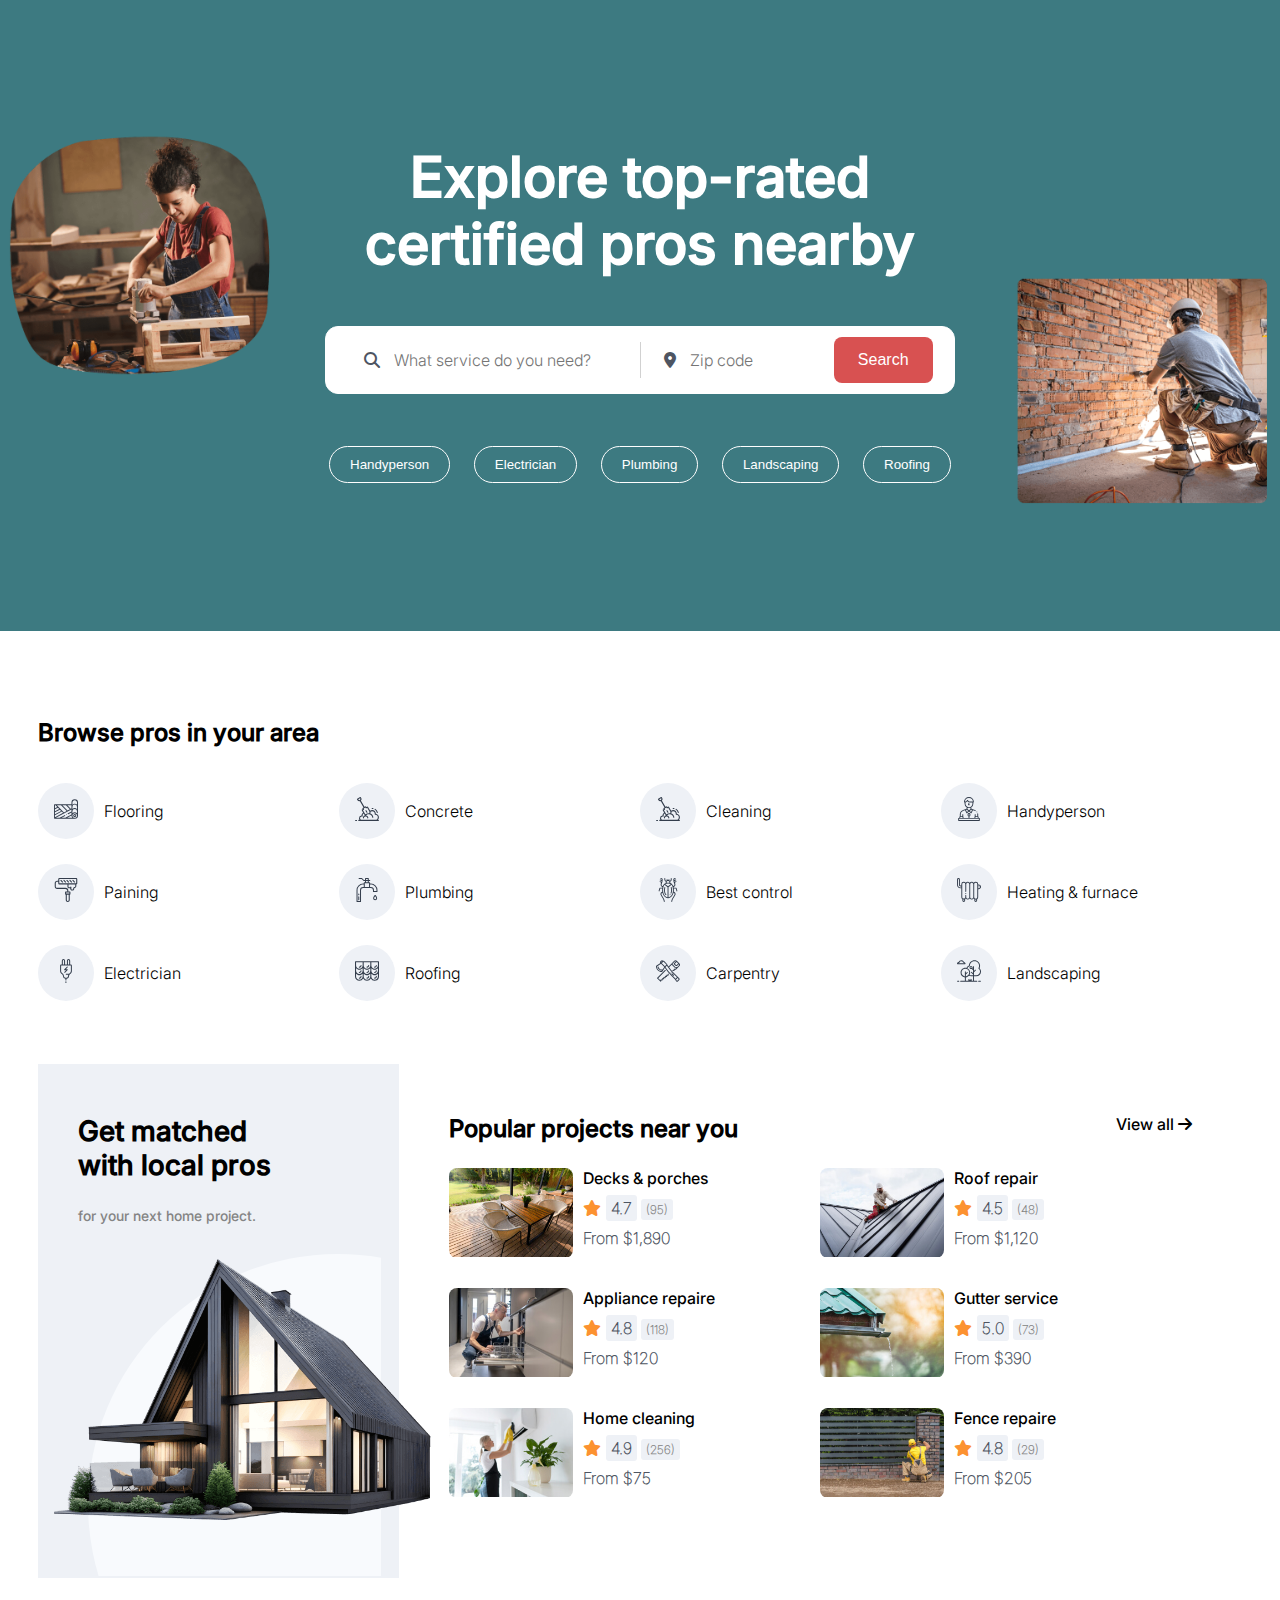
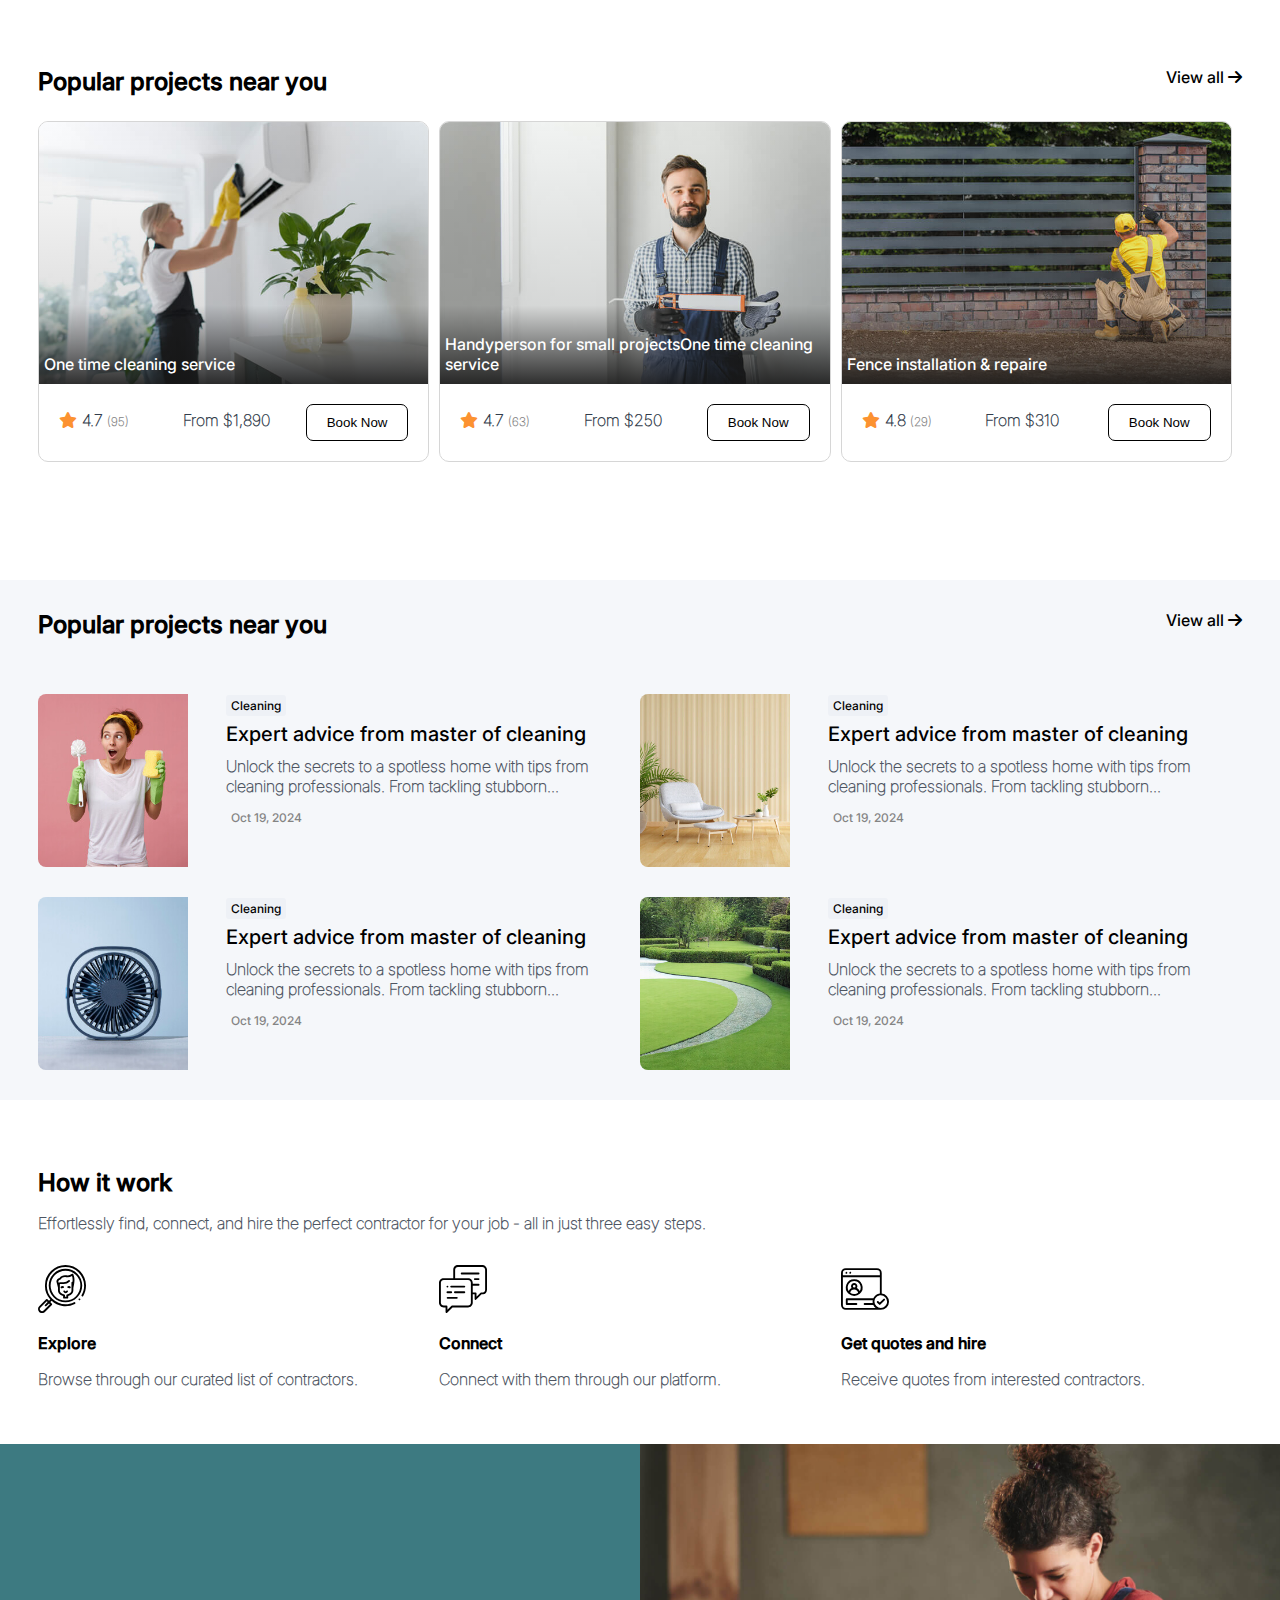
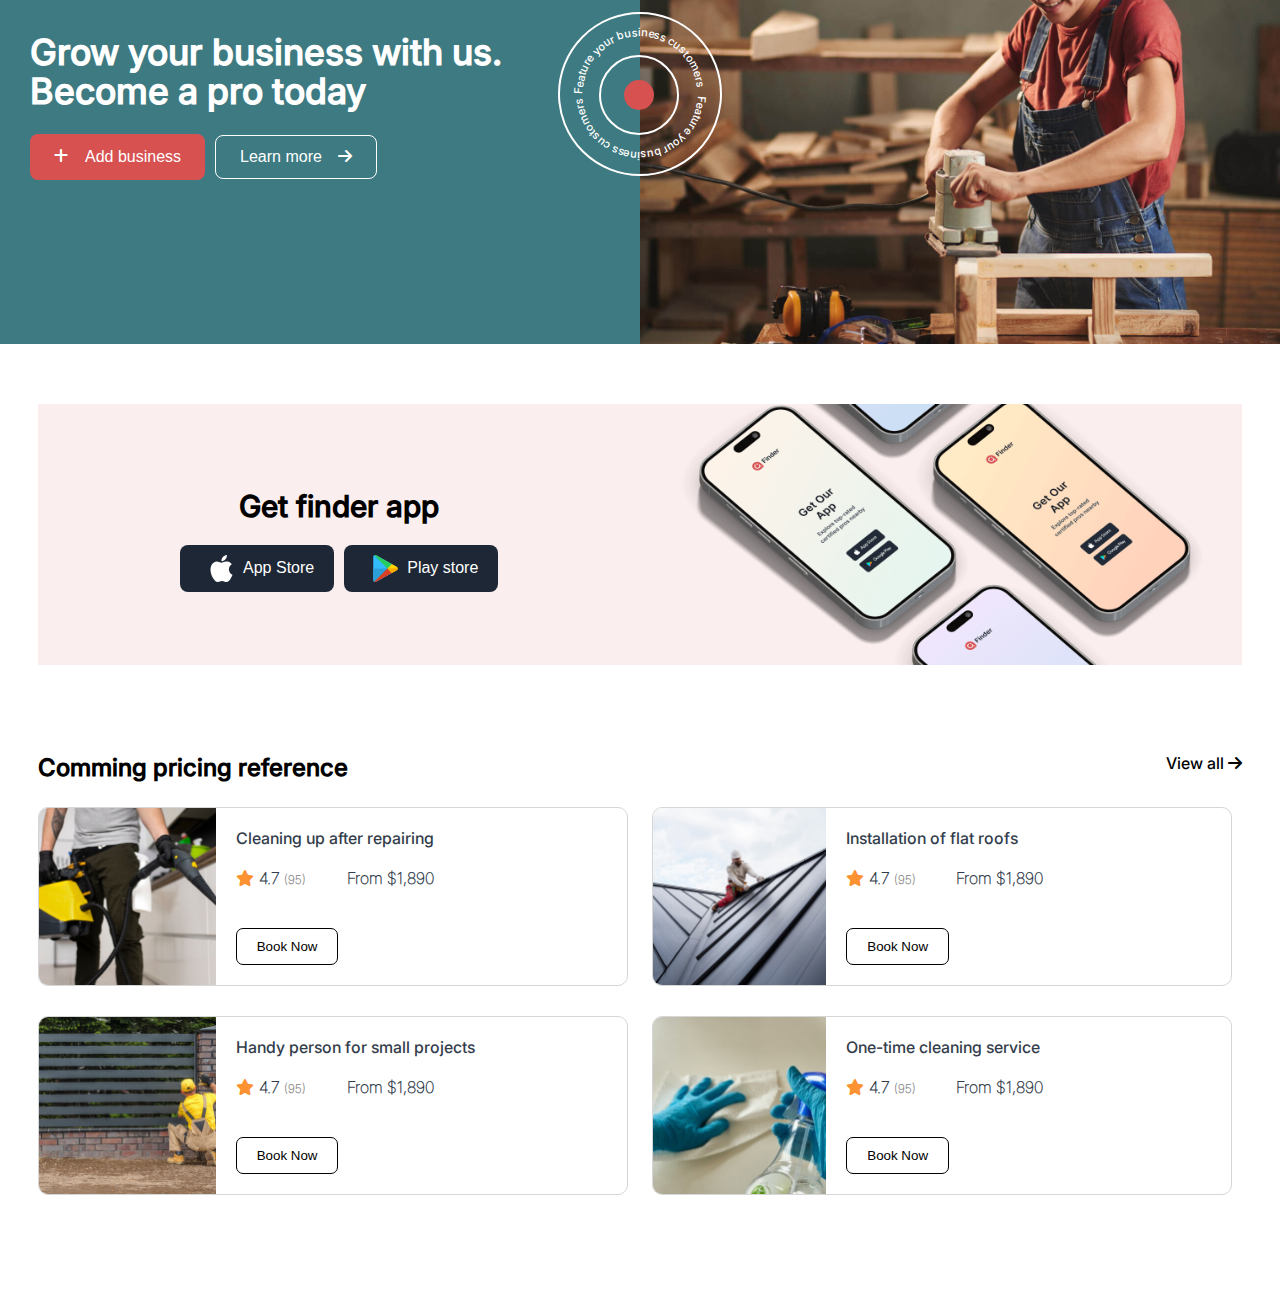
==== index.html @ b0d2663e "without nav and footer and mediaquery" ====
<!DOCTYPE html>
<html lang="en">
  <head>
    <meta charset="UTF-8" />
    <meta name="viewport" content="width=device-width, initial-scale=1.0" />
    <title>Document</title>
    <link rel="stylesheet" href="./icons/fontawesome/css/all.min.css" />
    <link rel="stylesheet" href="./css/style.css" />
  </head>
  <body>
    <nav></nav>
    <main class="content-wrapper">
      <!-- Banner section -->
      <section class="position-relative bg-info overflow-hidden py-5">
        <div class="m-auto py-5">
          <div class="banner-data-container py-5">
            <h1 class="banner-title">
              Explore top-rated certified pros nearby
            </h1>
            <form class="banner-form">
              <div class="banner-form-element">
                <div class="banner-search-input-container">
                  <i class="fa fa-search"></i>
                  <input
                    type="text"
                    placeholder="What service do you need?"
                    class="banner-form-input"
                  />
                </div>
                <div class="banner-location-input-container">
                  <i class="fa fa-location-dot"></i>
                  <input
                    type="text"
                    placeholder="Zip code"
                    class="banner-form-input"
                  />
                </div>
                <div class="banner-btn-container">
                  <button class="banner-search-btn" type="button">
                    Search
                  </button>
                </div>
              </div>
            </form>
            <div class="banner-btns-container">
              <button class="banner-btn">Handyperson</button>
              <button class="banner-btn">Electrician</button>
              <button class="banner-btn">Plumbing</button>
              <button class="banner-btn">Landscaping</button>
              <button class="banner-btn">Roofing</button>
            </div>
          </div>
        </div>
        <div
          class="position-absolute top-50 start-50 translate-middle width-140pr"
        >
          <img src="./images/hero.png" alt="hero" />
        </div>
      </section>
      <!-- Pros in your area -->
      <section class="py-5 pb-0">
        <div class="container">
          <h2 class="pros-heading">Browse pros in your area</h2>
          <div class="pros-element-container">
            <div class="pros-element">
              <div class="pros-element-circle">
                <div>
                  <svg
                    class="position-relative z-1"
                    xmlns="http://www.w3.org/2000/svg"
                    width="24"
                    height="24"
                    fill="currentColor"
                  >
                    <path
                      d="M24 5.516a3.27 3.27 0 0 0-3.265-3.266 3.27 3.27 0 0 0-3.265 3.266v1.84H.953c-.526 0-.953.428-.953.953l.063 12.84c.119.369.514.617.89.617h19.781A3.27 3.27 0 0 0 24 18.5V5.516zm-6.531 8.9l-3.601 1.927c-.529.283-.099 1.134.45.84l3.151-1.686v1.966l-6.252 3.35H7.551l3.437-1.841c.54-.289.09-1.13-.45-.84l-5.004 2.682H1.88l15.589-8.353v1.956zM8.382 8.309h3.6l3.913 3.913-2.344 1.256-5.169-5.169zm-3.183 3.65L.953 14.202v-1.909l2.996-1.583 1.249 1.249zM.953 15.28l4.951-2.616L7.14 13.9.953 17.169V15.28zm6.892-.675l1.257 1.257-8.149 4.367v-1.982l6.892-3.642zm9.624-3.226l-.696.373-3.442-3.442h4.139v3.069zm-4.796 2.57L9.98 15.391 2.897 8.309h4.137l5.639 5.639zM.953 8.309h.596l1.695 1.695-2.291 1.211V8.309zm12.282 12.504l4.235-2.269c.011.885.377 1.687.961 2.269h-5.196zm7.499 0c-1.275 0-2.312-1.037-2.312-2.312s1.037-2.312 2.312-2.312 2.312 1.037 2.312 2.312-1.037 2.312-2.312 2.312zm0-5.578c-.902 0-1.721.368-2.312.962v-1.876a2.34 2.34 0 0 1 2.312-2.312 2.34 2.34 0 0 1 2.312 2.312v1.876c-.592-.594-1.41-.962-2.312-.962zm2.257-3.271c-1.267-1.213-3.331-1.189-4.569.054v-.35-1.739a2.34 2.34 0 0 1 2.312-2.312 2.34 2.34 0 0 1 2.312 2.312v2.09l-.056-.054zm.001-4.392c-1.267-1.214-3.331-1.191-4.57.053V5.516c0-1.275 1.037-2.312 2.312-2.312s2.312 1.037 2.312 2.312v2.108l-.055-.053c.018.017-.02-.019 0 0zm-2.259 9.373a1.56 1.56 0 0 0-1.555 1.555 1.56 1.56 0 0 0 1.555 1.556 1.56 1.56 0 0 0 1.556-1.556 1.56 1.56 0 0 0-1.556-1.555zm0 2.158c-.332 0-.602-.27-.602-.602s.27-.602.602-.602.602.27.602.602-.27.602-.602.602zm-8.315-1.958c-.259 0-.477.218-.477.477s.218.476.477.477a.48.48 0 0 0 .476-.456.48.48 0 0 0-.476-.497z"
                    ></path>
                  </svg>
                </div>
              </div>
              <a>Flooring</a>
            </div>
            <div class="pros-element">
              <div class="pros-element-circle">
                <div>
                  <svg
                    class="position-relative z-1"
                    xmlns="http://www.w3.org/2000/svg"
                    width="24"
                    height="24"
                    fill="currentColor"
                  >
                    <path
                      d="M17.183 11.986a4.74 4.74 0 0 1 .735.057.54.54 0 1 0 .168-1.071 5.85 5.85 0 0 0-.902-.07.542.542 0 1 0 0 1.084zm2.621.797c.989.664 1.686 1.664 1.963 2.814a.54.54 0 0 0 1.054-.254c-.341-1.415-1.198-2.644-2.413-3.46a.542.542 0 1 0-.604.9zm-8.356 2.713a.54.54 0 1 0 .938-.542l-.908-1.572a.542.542 0 1 0-.939.542l.908 1.572zm11.891 7.374h-.483a3.62 3.62 0 0 0 1.046-2.547c0-1.818-1.343-3.329-3.089-3.591v-.031c0-2.002-1.629-3.631-3.631-3.631a3.6 3.6 0 0 0-2.072.648l-.075-.137-2.168-3.755a.54.54 0 0 0-.74-.198l-.822.474-.291-.505a.54.54 0 0 0-.74-.198l-.821.474-3.618-6.267A2.17 2.17 0 0 0 6.193.975L5.787.271a.54.54 0 0 0-.74-.198L2.23 1.699a.54.54 0 0 0-.198.74l.406.704a2.17 2.17 0 0 0 1.881 1.084 2.14 2.14 0 0 0 .576-.079l3.619 6.268-.821.474a.54.54 0 0 0-.198.74l.291.505-.821.474a.54.54 0 0 0-.198.74l1.321 2.287c-.914.55-1.527 1.552-1.527 2.695l.002.103a2.77 2.77 0 0 0-2.549 2.756 2.75 2.75 0 0 0 .571 1.68h-.788a.542.542 0 1 0 0 1.084h19.544a.542.542 0 1 0 0-1.084zM4.858 2.998c-.251.145-.543.183-.823.108s-.513-.254-.658-.505l-.136-.235 1.877-1.084.136.235c.299.518.121 1.182-.397 1.481zm3.118 10.279l.821-.474a.54.54 0 0 0 .198-.74l-.291-.505 1.643-.949.291.505a.54.54 0 0 0 .74.198l.821-.474 1.897 3.286c.376.651.416 1.405.176 2.06l-.532-.029c-1.232 0-2.351.447-3.175 1.17a2.42 2.42 0 0 1-.693-.763l-1.897-3.286zm12.296 9.594H6.776c-.926 0-1.68-.754-1.68-1.68s.754-1.68 1.68-1.68c.106 0 .212.01.313.029a.54.54 0 0 0 .624-.674 2.04 2.04 0 0 1-.07-.534 2.06 2.06 0 0 1 .985-1.756l.305.529a3.5 3.5 0 0 0 .909 1.035 4.08 4.08 0 0 0-.24.402c-1.004.369-1.716 1.271-1.716 2.324a.542.542 0 1 0 1.084 0c0-.782.735-1.418 1.638-1.418s1.638.636 1.638 1.418a.542.542 0 1 0 1.084 0c0-1.251-1.004-2.291-2.311-2.474.641-.703 1.623-1.153 2.721-1.153 1.928 0 3.496 1.386 3.496 3.089a.542.542 0 1 0 1.084 0c0-1.789-1.242-3.319-2.982-3.911.164-.512.21-1.059.129-1.599a2.53 2.53 0 0 1 1.715-.664 2.55 2.55 0 0 1 2.547 2.547 2.57 2.57 0 0 1-.038.44.54.54 0 0 0 .554.635h.026a2.55 2.55 0 0 1 2.547 2.547 2.55 2.55 0 0 1-2.547 2.547zm-18.73.045H.639a.542.542 0 1 0 0 1.084h.903a.542.542 0 1 0 0-1.084z"
                    ></path>
                  </svg>
                </div>
              </div>
              <a>Concrete</a>
            </div>
            <div class="pros-element">
              <div class="pros-element-circle">
                <div>
                  <svg
                    class="position-relative z-1"
                    xmlns="http://www.w3.org/2000/svg"
                    width="24"
                    height="24"
                    fill="currentColor"
                  >
                    <path
                      d="M17.183 11.986a4.74 4.74 0 0 1 .735.057.54.54 0 1 0 .168-1.071 5.85 5.85 0 0 0-.902-.07.542.542 0 1 0 0 1.084zm2.621.797c.989.664 1.686 1.664 1.963 2.814a.54.54 0 0 0 1.054-.254c-.341-1.415-1.198-2.644-2.413-3.46a.542.542 0 1 0-.604.9zm-8.356 2.713a.54.54 0 1 0 .938-.542l-.908-1.572a.542.542 0 1 0-.939.542l.908 1.572zm11.891 7.374h-.483a3.62 3.62 0 0 0 1.046-2.547c0-1.818-1.343-3.329-3.089-3.591v-.031c0-2.002-1.629-3.631-3.631-3.631a3.6 3.6 0 0 0-2.072.648l-.075-.137-2.168-3.755a.54.54 0 0 0-.74-.198l-.822.474-.291-.505a.54.54 0 0 0-.74-.198l-.821.474-3.618-6.267A2.17 2.17 0 0 0 6.193.975L5.787.271a.54.54 0 0 0-.74-.198L2.23 1.699a.54.54 0 0 0-.198.74l.406.704a2.17 2.17 0 0 0 1.881 1.084 2.14 2.14 0 0 0 .576-.079l3.619 6.268-.821.474a.54.54 0 0 0-.198.74l.291.505-.821.474a.54.54 0 0 0-.198.74l1.321 2.287c-.914.55-1.527 1.552-1.527 2.695l.002.103a2.77 2.77 0 0 0-2.549 2.756 2.75 2.75 0 0 0 .571 1.68h-.788a.542.542 0 1 0 0 1.084h19.544a.542.542 0 1 0 0-1.084zM4.858 2.998c-.251.145-.543.183-.823.108s-.513-.254-.658-.505l-.136-.235 1.877-1.084.136.235c.299.518.121 1.182-.397 1.481zm3.118 10.279l.821-.474a.54.54 0 0 0 .198-.74l-.291-.505 1.643-.949.291.505a.54.54 0 0 0 .74.198l.821-.474 1.897 3.286c.376.651.416 1.405.176 2.06l-.532-.029c-1.232 0-2.351.447-3.175 1.17a2.42 2.42 0 0 1-.693-.763l-1.897-3.286zm12.296 9.594H6.776c-.926 0-1.68-.754-1.68-1.68s.754-1.68 1.68-1.68c.106 0 .212.01.313.029a.54.54 0 0 0 .624-.674 2.04 2.04 0 0 1-.07-.534 2.06 2.06 0 0 1 .985-1.756l.305.529a3.5 3.5 0 0 0 .909 1.035 4.08 4.08 0 0 0-.24.402c-1.004.369-1.716 1.271-1.716 2.324a.542.542 0 1 0 1.084 0c0-.782.735-1.418 1.638-1.418s1.638.636 1.638 1.418a.542.542 0 1 0 1.084 0c0-1.251-1.004-2.291-2.311-2.474.641-.703 1.623-1.153 2.721-1.153 1.928 0 3.496 1.386 3.496 3.089a.542.542 0 1 0 1.084 0c0-1.789-1.242-3.319-2.982-3.911.164-.512.21-1.059.129-1.599a2.53 2.53 0 0 1 1.715-.664 2.55 2.55 0 0 1 2.547 2.547 2.57 2.57 0 0 1-.038.44.54.54 0 0 0 .554.635h.026a2.55 2.55 0 0 1 2.547 2.547 2.55 2.55 0 0 1-2.547 2.547zm-18.73.045H.639a.542.542 0 1 0 0 1.084h.903a.542.542 0 1 0 0-1.084z"
                    ></path>
                  </svg>
                </div>
              </div>
              <a>Cleaning</a>
            </div>
            <div class="pros-element">
              <div class="pros-element-circle">
                <div>
                  <svg
                    class="position-relative z-1"
                    xmlns="http://www.w3.org/2000/svg"
                    width="24"
                    height="24"
                    fill="currentColor"
                  >
                    <path
                      d="M11.702 8.177h.677a.47.47 0 0 0 .469-.469.47.47 0 0 0-.469-.469h-.262l.239-.665a.47.47 0 0 0-.282-.6.47.47 0 0 0-.6.282l-.38 1.055a.65.65 0 0 0 .079.59c.12.172.318.274.528.274zM1.646 24h20.707a.47.47 0 0 0 .469-.469v-2.18a.47.47 0 0 0-.469-.469h-.716v-.575c0-.398-.168-.758-.436-1.013v-1.922a5.62 5.62 0 0 0-.032-.593.47.47 0 0 0-.516-.417.47.47 0 0 0-.417.516 4.71 4.71 0 0 1 .027.494v1.536h-.026-1.384a1.4 1.4 0 0 0-.214.016v-1.521a.47.47 0 0 0-.469-.469.47.47 0 0 0-.469.469v2.11a1.39 1.39 0 0 0-.247.792v.574h-4.987V19.49c.555-.194.954-.723.954-1.343v-.676c0-.785-.638-1.423-1.423-1.423s-1.423.638-1.423 1.423v.676c0 .62.399 1.149.954 1.343v1.389H6.514v-.574a1.39 1.39 0 0 0-.25-.796v-2.107a.47.47 0 0 0-.469-.469.47.47 0 0 0-.469.469v1.52a1.35 1.35 0 0 0-.212-.016H3.738V17.37c0-1.828 1.022-2.99 3.312-3.766l.983-.307 1.335 2.721c.134.273.502.346.731.145L12 14.492l1.863 1.638c.229.201.599.126.731-.148l1.309-2.701 1.049.327c.435.149.809.303 1.143.472a.47.47 0 0 0 .63-.207.47.47 0 0 0-.207-.63 9.83 9.83 0 0 0-1.27-.524l-1.451-.453-.027-.008-1.295-.404-.221-1.401a4.39 4.39 0 0 0 2.093-3.739V5.491h.046a.47.47 0 0 0 .469-.469V4.83A4.84 4.84 0 0 0 12.033 0h-.192a4.84 4.84 0 0 0-4.83 4.83v.192a.47.47 0 0 0 .469.469h.093v1.222a4.39 4.39 0 0 0 2.147 3.771l-.2 1.37-2.753.86c-1.228.415-2.13.932-2.77 1.583-.793.807-1.195 1.842-1.195 3.076v1.891c-.287.256-.469.629-.469 1.043v.575h-.686a.47.47 0 0 0-.469.469v2.18a.47.47 0 0 0 .469.469zm9.868-6.527c0-.268.218-.486.486-.486s.486.218.486.486v.676c0 .268-.218.486-.486.486s-.486-.218-.486-.486v-.676zM9.94 15.057l-1-2.037.902-.284 1.43 1.148-1.332 1.173zm4.079-.039l-1.29-1.134 1.395-1.121.033-.026.841.262-.979 2.02zM11.841.938h.192a3.9 3.9 0 0 1 3.883 3.616h-3.041a2.05 2.05 0 0 1-1.106-.329c-.347-.225-.567-.552-.797-.886-.062-.09-.118-.19-.191-.272-.201-.228-.576-.201-.743.053l-.339.516c-.241.365-.593.647-1.004.796-.237.086-.485.122-.737.122A3.9 3.9 0 0 1 11.841.938zM8.509 6.713V5.448a2.98 2.98 0 0 0 1.929-1.231 2.99 2.99 0 0 0 2.437 1.275h2.536v1.222c0 1.842-1.45 3.351-3.269 3.446a3.45 3.45 0 0 1-.535-.013C9.87 9.969 8.509 8.498 8.509 6.714zm2.682 4.321c.725.128 1.483.074 2.181-.164l.181 1.15-1.552 1.246-1.558-1.25.165-1.126a4.36 4.36 0 0 0 .585.145zm-7.922 9.274c0-.251.21-.461.461-.461h1.385a.46.46 0 0 1 .461.461v.574H3.269v-.574zm17.025-.457c.228.027.406.228.406.457v.574h-2.307v-.574a.46.46 0 0 1 .461-.461h1.385a.51.51 0 0 1 .055.004zM2.115 21.82h19.769v1.242H2.115V21.82zm17.388-6.717c.162.39.74.372.876-.028s-.318-.771-.684-.553c-.197.117-.28.37-.192.581z"
                    ></path>
                  </svg>
                </div>
              </div>
              <a>Handyperson</a>
            </div>
            <div class="pros-element">
              <div class="pros-element-circle">
                <div>
                  <svg
                    class="position-relative z-1"
                    xmlns="http://www.w3.org/2000/svg"
                    width="24"
                    height="24"
                    fill="currentColor"
                  >
                    <path
                      d="M22.105 0H5.407a1.17 1.17 0 0 0-1.171 1.171v1.511h-1.14C1.788 2.682.724 3.746.724 5.055v3.486c0 1.309 1.065 2.373 2.373 2.373h8.273c1.05 0 1.904.854 1.904 1.904v.617h-1.663c-.296 0-.536.24-.536.536v2.145c0 .296.24.536.536.536h.134v5.336c0 1.109.902 2.011 2.011 2.011s2.011-.902 2.011-2.011v-5.336h.134c.296 0 .536-.24.536-.536v-2.145c0-.296-.24-.536-.536-.536h-1.555v-.617a2.98 2.98 0 0 0-2.976-2.976H3.097c-.717 0-1.301-.583-1.301-1.301V5.055c0-.717.583-1.301 1.301-1.301h1.14v1.511a1.17 1.17 0 0 0 1.171 1.171h8.027v2.333c0 .872.71 1.582 1.582 1.582h.778a.51.51 0 0 1 .509.51v.161c0 .872.71 1.582 1.582 1.582h.751c.872 0 1.582-.71 1.582-1.582v-.563a.51.51 0 0 1 .51-.509c.872 0 1.582-.71 1.582-1.582V6.417c.548-.098.965-.577.965-1.152V1.171C23.276.525 22.75 0 22.105 0zm-7.41 21.989a.94.94 0 0 1-.938.939.94.94 0 0 1-.939-.939v-5.336h1.877v5.336zm.67-7.482v1.073h-.134-2.95-.134v-1.073h3.218zm5.873-6.141a.51.51 0 0 1-.509.509c-.872 0-1.582.71-1.582 1.582v.563a.51.51 0 0 1-.509.509h-.751a.51.51 0 0 1-.509-.509v-.161-1.743c0-.296-.24-.536-.536-.536s-.536.24-.536.536v.246a1.56 1.56 0 0 0-.509-.085h-.778a.51.51 0 0 1-.51-.509V6.436h6.731v1.931h0zm.965-3.102c0 .054-.044.098-.098.098H5.407c-.054 0-.098-.044-.098-.098V1.171c0-.054.044-.098.098-.098h16.697c.054 0 .098.044.098.098v4.094h0zm-2.883-3.23a.54.54 0 0 0-.759 0c-.21.209-.209.549 0 .758l1.609 1.609c.105.105.242.157.379.157a.53.53 0 0 0 .379-.157c.21-.209.21-.549 0-.758L19.32 2.034zm-2.994 0a.54.54 0 0 0-.759 0c-.21.209-.209.549 0 .758l1.609 1.609c.105.105.242.157.379.157s.274-.052.379-.157c.21-.209.21-.549 0-.758l-1.609-1.609zm-2.994 0c-.21-.209-.549-.209-.758 0s-.209.549 0 .758l1.609 1.609c.105.105.242.157.379.157a.53.53 0 0 0 .379-.157c.21-.209.21-.549 0-.758l-1.609-1.609zm-2.994 0a.54.54 0 0 0-.759 0c-.21.209-.209.549 0 .758l1.609 1.609c.105.105.242.157.379.157s.274-.052.379-.157c.209-.209.209-.549 0-.758l-1.609-1.609zm-2.995 0c-.209-.209-.549-.209-.758 0s-.209.549 0 .758l1.609 1.609c.105.105.242.157.379.157s.274-.052.379-.157c.21-.209.21-.549 0-.758L7.343 2.034z"
                    ></path>
                  </svg>
                </div>
              </div>
              <a>Paining</a>
            </div>
            <div class="pros-element">
              <div class="pros-element-circle">
                <div>
                  <svg
                    class="position-relative z-1"
                    xmlns="http://www.w3.org/2000/svg"
                    width="24"
                    height="24"
                    fill="currentColor"
                  >
                    <path
                      d="M15.853 5.586h-.815v-.75a.5.5 0 0 0-.5-.5h-.75V2.985h.957a.5.5 0 1 0 0-1.001h-.957v-1.4a.5.5 0 0 0-.5-.5h-2.751a.5.5 0 0 0-.5.5v1.401H8.952L7.165.151A.5.5 0 0 0 6.806 0H4.072a.5.5 0 1 0 0 1.001h2.524l1.787 1.833a.5.5 0 0 0 .358.151h1.294v1.351h-.75a.5.5 0 0 0-.5.5v.75h-.636a6.64 6.64 0 0 0-6.628 6.628V23.5a.5.5 0 0 0 .5.5h3.502a.5.5 0 0 0 .5-.5V12.214a2.13 2.13 0 0 1 2.126-2.126h1.136 5.253 1.315a2.13 2.13 0 0 1 2.126 2.126v1.376a.5.5 0 0 0 .5.5h3.502a.5.5 0 0 0 .5-.5v-1.376a6.64 6.64 0 0 0-6.628-6.628zM8.784 9.088h-.636a3.13 3.13 0 0 0-3.127 3.127V23h-2.5V12.214c0-3.103 2.525-5.628 5.628-5.628h.636v2.501h0zm2.251-8.004h1.751v.9h-1.751v-.9zm0 1.901h1.751v1.351h-1.751V2.985zm3.001 6.103H9.785V5.336h.75 2.751.75v3.752zm7.444 4.002h-2.501v-.875a3.13 3.13 0 0 0-3.127-3.127h-.815V6.587h.815c3.103 0 5.628 2.525 5.628 5.628v.875h0zm-1.327 3.835a.5.5 0 0 0-.394.192c-.268.344-1.607 2.107-1.607 3.059 0 1.103.898 2.001 2.001 2.001s2.001-.898 2.001-2.001c0-.953-1.338-2.715-1.607-3.059a.5.5 0 0 0-.394-.192zm0 4.252a1 1 0 0 1-1.001-1c0-.326.468-1.152 1.001-1.91.532.758 1 1.584 1 1.91a1 1 0 0 1-1 1zm-16.38-2.884a.5.5 0 0 0-.5.5v3.055a.5.5 0 1 0 1.001 0v-3.055a.5.5 0 0 0-.5-.5zm0-2.907a.5.5 0 0 0-.5.5v.834a.5.5 0 1 0 1.001 0v-.834a.5.5 0 0 0-.5-.5z"
                    ></path>
                  </svg>
                </div>
              </div>
              <a>Plumbing</a>
            </div>
            <div class="pros-element">
              <div class="pros-element-circle">
                <div>
                  <svg
                    class="position-relative z-1"
                    xmlns="http://www.w3.org/2000/svg"
                    width="24"
                    height="24"
                    fill="currentColor"
                  >
                    <path
                      d="M21.337 12.788l-.791-2.789a.47.47 0 0 0-.451-.341l-2.398-.002-.138-.698a3.13 3.13 0 0 0 .634-.239c.769-.394 1.192-1.077 1.192-1.923 0-.674-.167-1.18-.367-1.682-.026-.615 1.157-1.022 1.173-1.028a.47.47 0 0 0 .306-.587.47.47 0 0 0-.588-.307c-.4.126-.936.386-1.325.777l-.102-.362c.036-1.122 1.228-1.212 1.367-1.218a.47.47 0 0 0 .45-.485.47.47 0 0 0-.485-.451 2.93 2.93 0 0 0-1.101.29 2.26 2.26 0 0 0-.444.288l-.009-.42c.016-.172.132-.675.914-.675a.47.47 0 0 0 .469-.469.47.47 0 0 0-.469-.469c-1.404 0-1.824 1.028-1.851 1.571l-.001.023c0 1.849.402 2.834.726 3.625.349.854.766 2.111-.262 2.656a2.18 2.18 0 0 1-.494.184c-.304-.832-.758-1.586-1.435-2.169-.031-.026-.064-.048-.099-.065a4.7 4.7 0 0 0-1.556-.834 2.74 2.74 0 0 0 .166-.911 2.04 2.04 0 0 0-.053-.471c.337-.103.624-.289.848-.555.784-.93.545-2.485.516-2.659a.47.47 0 0 0-.54-.382.47.47 0 0 0-.382.54c.057.331.121 1.389-.309 1.898-.146.173-.345.272-.602.303a2.01 2.01 0 0 0-.654-.43l.189-.378a.47.47 0 0 0-.21-.629.47.47 0 0 0-.629.21l-.296.592c-.012.018-.447-.004-.445 0l-.296-.592a.47.47 0 0 0-.629-.21.47.47 0 0 0-.21.629l.189.378a2.01 2.01 0 0 0-.651.427c-.243-.036-.433-.135-.577-.302-.44-.512-.398-1.55-.344-1.908a.47.47 0 0 0-.392-.534.47.47 0 0 0-.535.392c-.027.174-.239 1.729.558 2.659.219.256.497.438.819.542a2.09 2.09 0 0 0-.054.48c0 .299.059.61.165.91-.047-.132-1.512.798-1.636.905a.47.47 0 0 0-.077.086C7.549 6.513 7.1 7.203 6.78 8.072a2.24 2.24 0 0 1-.527-.186c-1.053-.54-.631-1.817-.284-2.667.323-.791.726-1.775.726-3.625l-.001-.023C6.668 1.028 6.247 0 4.843 0a.47.47 0 0 0-.469.469.47.47 0 0 0 .469.469c.782 0 .898.502.914.675l-.009.42a2.26 2.26 0 0 0-.444-.288 2.93 2.93 0 0 0-1.101-.29c-.259-.011-.476.193-.485.451a.47.47 0 0 0 .451.485c.004 0 .364.018.718.193a1.09 1.09 0 0 1 .647 1.023l-.094.339c-.363-.374-.852-.626-1.221-.75a.47.47 0 0 0-.592.294.47.47 0 0 0 .293.594c.011.004 1.112.398 1.079 1.029-.2.502-.367 1.008-.367 1.683 0 .846.424 1.529 1.192 1.923a3.15 3.15 0 0 0 .685.252l-.14.685-2.463.002a.47.47 0 0 0-.451.341l-.791 2.789c-.068.24.074.508.323.579a.47.47 0 0 0 .579-.323l.695-2.449 1.984-.002a18.96 18.96 0 0 0-.081 1.816c0 .496.035.985.104 1.462a3.13 3.13 0 0 0-.622.236c-.769.394-1.192 1.077-1.192 1.923 0 .837.64 1.794 1.381 2.902.935 1.398 1.994 2.983 1.994 4.598a.47.47 0 0 0 .469.469.47.47 0 0 0 .469-.469c0-1.9-1.193-3.684-2.152-5.119-.629-.941-1.223-1.829-1.223-2.381 0-.646.47-1.064 1.055-1.235.275 1.128.746 2.163 1.389 3.031 1.109 1.494 2.596 2.317 4.188 2.317s3.079-.823 4.188-2.317c.644-.867 1.114-1.903 1.389-3.031.121.035.259.086.394.157.445.236.661.588.661 1.078 0 .552-.594 1.441-1.223 2.381-.959 1.434-2.152 3.219-2.152 5.119a.47.47 0 0 0 .469.469.47.47 0 0 0 .469-.469c0-1.615 1.059-3.2 1.994-4.598.741-1.108 1.381-2.066 1.381-2.902 0-.846-.424-1.529-1.192-1.923-.221-.113-.438-.187-.622-.236a10.29 10.29 0 0 0 .104-1.462l-.071-1.816 1.927.001.694 2.448a.47.47 0 0 0 .451.341c.306 0 .535-.303.451-.597zm-9.312-9.741c.525 0 1.406.134 1.406 1.031a1.87 1.87 0 0 1-.148.695 8.09 8.09 0 0 0-1.277-.097 7.86 7.86 0 0 0-1.24.095c-.094-.229-.147-.469-.147-.692 0-.897.881-1.031 1.406-1.031zm-.469 16.129c-2.495-.327-4.453-3.237-4.453-6.766 0-2.697.466-4.473 1.459-5.538l2.994 2.281v10.024zm.461-10.866L9.31 6.249c.707-.427 1.595-.636 2.695-.636 1.126 0 2.029.209 2.74.638l-2.729 2.06zm.477 10.866V9.14l3.023-2.281c.987 1.05 1.43 2.788 1.43 5.552 0 3.53-1.958 6.439-4.453 6.766zm-2.203-2.734c-.823-.93-1.315-2.437-1.315-4.032 0-1.129.096-2.024.293-2.734a.47.47 0 0 0-.327-.577.47.47 0 0 0-.577.327c-.22.793-.327 1.769-.327 2.985 0 1.845.565 3.541 1.55 4.654.165.186.468.211.662.04a.47.47 0 0 0 .04-.662zm5.397-7.038c-.065-.239-.337-.392-.576-.329a.47.47 0 0 0-.329.576c.192.702.286 1.604.284 2.759 0 .914-.159 1.807-.46 2.583a.48.48 0 0 0 .267.607c.238.092.515-.029.607-.267.357-.927.524-1.931.524-2.922-.001-1.257-.102-2.212-.318-3.006zm-1.602 7.846a.47.47 0 0 0 .469-.469.47.47 0 0 0-.469-.469.47.47 0 0 0-.469.469.47.47 0 0 0 .469.469z"
                    ></path>
                  </svg>
                </div>
              </div>
              <a>Best control</a>
            </div>
            <div class="pros-element">
              <div class="pros-element-circle">
                <div>
                  <svg
                    class="position-relative z-1"
                    xmlns="http://www.w3.org/2000/svg"
                    width="24"
                    height="24"
                    fill="currentColor"
                  >
                    <path
                      d="M21.699 6.563h-.511v-.387a2.43 2.43 0 0 0-2.426-2.426h-.07c-.804 0-1.518.394-1.959.998a2.47 2.47 0 0 0-3.982.003 2.47 2.47 0 0 0-3.982-.003c-.442-.605-1.155-.998-1.96-.998h-.07a2.43 2.43 0 0 0-2.426 2.426v1.329h-.701c-.389 0-.706-.317-.706-.706V1.43A1.43 1.43 0 0 0 1.477 0a1.43 1.43 0 0 0-1.43 1.43v5.583c0 1.825 1.485 3.31 3.31 3.31h.956v8.814c0 .819.408 1.544 1.031 1.983v1.474A1.41 1.41 0 0 0 6.75 24a1.41 1.41 0 0 0 1.406-1.406v-1.441c.237-.159.444-.358.612-.588a2.47 2.47 0 0 0 3.982-.003 2.47 2.47 0 0 0 3.982.003 2.44 2.44 0 0 0 .588.572v1.457A1.41 1.41 0 0 0 18.727 24a1.41 1.41 0 0 0 1.406-1.406v-1.457c.636-.438 1.055-1.171 1.055-2V11.25h.511c1.292 0 2.344-1.051 2.344-2.344s-1.051-2.344-2.344-2.344zM3.357 9.385C2.049 9.385.984 8.321.984 7.013V1.43c0-.271.221-.492.492-.492s.492.221.492.492V6.8c0 .906.737 1.643 1.643 1.643h.701v.942h-.956zm3.862 13.209a.47.47 0 0 1-.469.469.47.47 0 0 1-.469-.469v-1.075a2.46 2.46 0 0 0 .457.044h.07a2.51 2.51 0 0 0 .41-.035v1.067zm3.539-1.969c-.84 0-1.523-.665-1.523-1.482V17.32a.47.47 0 0 0-.469-.469.47.47 0 0 0-.469.469v1.816a1.49 1.49 0 0 1-1.488 1.488h-.07a1.49 1.49 0 0 1-1.488-1.488V6.176a1.49 1.49 0 0 1 1.488-1.488h.07a1.49 1.49 0 0 1 1.488 1.488v7.441a.47.47 0 0 0 .469.469.47.47 0 0 0 .469-.469V6.176c0-.823.683-1.488 1.523-1.488s1.523.665 1.523 1.482v12.973c0 .817-.683 1.482-1.523 1.482zm5.508-1.482c0 .817-.683 1.482-1.523 1.482s-1.523-.665-1.523-1.482V6.17c0-.817.683-1.482 1.523-1.482s1.523.665 1.523 1.482v12.967zm2.93 3.451a.47.47 0 0 1-.469.469.47.47 0 0 1-.469-.469v-1.071a2.43 2.43 0 0 0 .434.04h.07a2.43 2.43 0 0 0 .434-.04v1.071zm1.055-3.457a1.49 1.49 0 0 1-1.488 1.488h-.07a1.49 1.49 0 0 1-1.488-1.488V6.176a1.49 1.49 0 0 1 1.488-1.488h.07a1.49 1.49 0 0 1 1.488 1.488v12.961zm1.449-8.824h-.511V7.5h.511a1.41 1.41 0 0 1 1.406 1.406 1.41 1.41 0 0 1-1.406 1.406zm.682-1.796a.45.45 0 0 0-.081-.043c-.028-.011-.058-.021-.088-.027a.47.47 0 0 0-.183 0 .44.44 0 0 0-.088.027c-.028.012-.055.026-.081.043a.4.4 0 0 0-.071.058.47.47 0 0 0-.101.511.46.46 0 0 0 .043.081.45.45 0 0 0 .058.071.5.5 0 0 0 .071.058c.025.017.053.031.081.043a.45.45 0 0 0 .088.027.47.47 0 0 0 .183 0 .47.47 0 0 0 .088-.027c.029-.012.055-.026.081-.043a.4.4 0 0 0 .071-.058.5.5 0 0 0 .058-.071.46.46 0 0 0 .043-.081.45.45 0 0 0 .027-.088.47.47 0 0 0-.128-.423.46.46 0 0 0-.071-.058zm-13.16 6.749c-.012-.028-.026-.056-.043-.081a.44.44 0 0 0-.058-.071.45.45 0 0 0-.071-.058.46.46 0 0 0-.081-.043.45.45 0 0 0-.088-.027.47.47 0 0 0-.183 0 .45.45 0 0 0-.088.027.46.46 0 0 0-.081.043.45.45 0 0 0-.071.058.44.44 0 0 0-.058.071c-.017.026-.031.053-.043.081a.45.45 0 0 0-.027.088.47.47 0 0 0 .128.422.45.45 0 0 0 .071.058.42.42 0 0 0 .081.043c.028.011.058.021.088.027a.46.46 0 0 0 .091.009.46.46 0 0 0 .091-.009.45.45 0 0 0 .088-.027c.029-.012.056-.026.081-.043a.45.45 0 0 0 .071-.058.47.47 0 0 0 .128-.422.47.47 0 0 0-.027-.088z"
                    ></path>
                  </svg>
                </div>
              </div>
              <a>Heating & furnace</a>
            </div>
            <div class="pros-element">
              <div class="pros-element-circle">
                <div>
                  <svg
                    class="position-relative z-1"
                    xmlns="http://www.w3.org/2000/svg"
                    width="24"
                    height="24"
                    fill="currentColor"
                  >
                    <path
                      d="M16.747 5.507h-.572v-3.88A1.63 1.63 0 0 0 14.548 0a1.63 1.63 0 0 0-1.627 1.627v3.88h-1.844v-3.88A1.63 1.63 0 0 0 9.45 0a1.63 1.63 0 0 0-1.627 1.627v3.88h-.572c-.626 0-1.135.509-1.135 1.135v5.402c0 1.239.638 2.406 1.666 3.044a2.55 2.55 0 0 1 1.212 2.18v.058a2.45 2.45 0 0 0 2.42 2.448v1.125a.5.5 0 1 0 1.001 0v-1.125h.138c1.35 0 2.449-1.099 2.449-2.449v-.033a2.63 2.63 0 0 1 .56-1.623 3.26 3.26 0 0 1 .192-.217c.133-.133.28-.253.441-.353 1.055-.655 1.685-1.788 1.685-3.03V6.641c0-.626-.509-1.135-1.135-1.135zm-2.824-3.88c0-.345.281-.626.626-.626s.626.281.626.626v3.88h-1.252v-3.88h0zm-5.098 0c0-.345.281-.626.626-.626s.626.281.626.626v3.88H8.825v-3.88h0zm8.056 10.442a2.55 2.55 0 0 1-1.212 2.18c-.227.141-.434.307-.62.494h-2.781a.5.5 0 1 0 0 1.001h2.082a3.64 3.64 0 0 0-.347 1.548v.033a1.45 1.45 0 0 1-1.448 1.448h-1.11a1.45 1.45 0 0 1-1.448-1.448v-.058c0-1.242-.63-2.375-1.685-3.03-.736-.457-1.193-1.297-1.193-2.193V6.641c0-.074.06-.133.133-.133h9.495c.074 0 .133.06.133.133v5.427zm-3.193-4.405a.5.5 0 0 0-.708 0l-2.67 2.67a.5.5 0 0 0 .354.854h1.461l-1.749 1.749a.5.5 0 1 0 .708.708l2.603-2.603a.5.5 0 0 0-.354-.855h-1.461l1.815-1.815a.5.5 0 0 0 0-.708zm-1.773 14.5a.5.5 0 0 0-.501.501v.834a.5.5 0 1 0 1.001 0v-.834a.5.5 0 0 0-.501-.501z"
                    ></path>
                  </svg>
                </div>
              </div>
              <a>Electrician</a>
            </div>
            <div class="pros-element">
              <div class="pros-element-circle">
                <div>
                  <svg
                    class="position-relative z-1"
                    xmlns="http://www.w3.org/2000/svg"
                    width="24"
                    height="24"
                    fill="currentColor"
                  >
                    <use href="#B"></use>
                    <use href="#C"></use>
                    <use href="#B" x="15.29"></use>
                    <use href="#B" y="-5.618"></use>
                    <use href="#C" y="-5.618"></use>
                    <use href="#B" x="15.29" y="-5.618"></use>
                    <use href="#D"></use>
                    <path
                      d="M13.689 5.902c-.294 0-.533.239-.533.533A1.16 1.16 0 0 1 12 7.591c-.294 0-.533.239-.533.533s.239.533.533.533c1.225 0 2.222-.997 2.222-2.222 0-.295-.239-.533-.533-.533zm9.778-3.662H.533c-.295 0-.533.239-.533.533v14.631a4.36 4.36 0 0 0 4.356 4.356 4.36 4.36 0 0 0 3.822-2.269 4.36 4.36 0 0 0 7.644 0A4.36 4.36 0 0 0 24 17.404V2.773c0-.294-.239-.533-.533-.533zm-22.4 1.067h6.578v3.129c0 1.813-1.475 3.289-3.289 3.289S1.067 8.249 1.067 6.436V3.307zm6.578 14.098c0 1.814-1.475 3.289-3.289 3.289s-3.289-1.475-3.289-3.289v-2.767c.799.921 1.977 1.505 3.289 1.505s2.49-.584 3.289-1.505v2.767zm0-5.618c0 1.813-1.475 3.289-3.289 3.289S1.067 13.6 1.067 11.787v-2.5c.799.921 1.977 1.505 3.289 1.505s2.49-.584 3.289-1.505v2.5zm7.644 5.618c0 1.814-1.475 3.289-3.289 3.289s-3.289-1.475-3.289-3.289v-2.767c.799.921 1.977 1.505 3.289 1.505s2.49-.584 3.289-1.505v2.767zm0-5.618c0 1.813-1.475 3.289-3.289 3.289S8.711 13.6 8.711 11.787v-2.5c.799.921 1.977 1.505 3.289 1.505s2.49-.584 3.289-1.505v2.5zM12 9.724c-1.813 0-3.289-1.475-3.289-3.289V3.307h6.578v3.129h0c0 1.813-1.475 3.289-3.289 3.289zm10.933 7.68c0 1.814-1.475 3.289-3.289 3.289s-3.289-1.475-3.289-3.289v-2.767c.799.921 1.977 1.505 3.289 1.505s2.49-.584 3.289-1.505v2.767zm0-5.618c0 1.813-1.475 3.289-3.289 3.289s-3.289-1.476-3.289-3.289v-2.5c.799.921 1.977 1.505 3.289 1.505s2.49-.584 3.289-1.505v2.5zm0-5.351c0 1.813-1.475 3.289-3.289 3.289s-3.289-1.475-3.289-3.289V3.307h6.578v3.129h0z"
                    ></path>
                    <use href="#D" x="15.29"></use>
                    <defs>
                      <path
                        id="B"
                        d="M6.043 16.871c-.295 0-.533.239-.533.533 0 .637-.518 1.156-1.156 1.156-.295 0-.533.239-.533.533s.239.533.533.533c1.225 0 2.222-.997 2.222-2.222 0-.294-.239-.533-.533-.533z"
                      ></path>
                      <path
                        id="C"
                        d="M13.689 16.871c-.294 0-.533.239-.533.533 0 .637-.518 1.156-1.156 1.156-.294 0-.533.239-.533.533s.239.533.533.533c1.225 0 2.222-.997 2.222-2.222 0-.294-.239-.533-.533-.533z"
                      ></path>
                      <path
                        id="D"
                        d="M4.354 8.658c1.225 0 2.222-.997 2.222-2.222 0-.295-.239-.533-.533-.533s-.533.239-.533.533c0 .637-.518 1.156-1.156 1.156-.295 0-.533.239-.533.533s.239.533.533.533z"
                      ></path>
                    </defs>
                  </svg>
                </div>
              </div>
              <a>Roofing</a>
            </div>
            <div class="pros-element">
              <div class="pros-element-circle">
                <div>
                  <svg
                    class="position-relative z-1"
                    xmlns="http://www.w3.org/2000/svg"
                    width="24"
                    height="24"
                    fill="currentColor"
                  >
                    <path
                      d="M12.33 14.472a.47.47 0 0 0-.517.415l-.096.874-.874-.096a.47.47 0 0 0-.517.415l-.096.874-.873-.096a.47.47 0 0 0-.517.415l-.096.874-.874-.096a.47.47 0 0 0-.517.415l-.096.874-.874-.096a.47.47 0 0 0-.517.415l-.096.874-.874-.096a.47.47 0 0 0-.517.415l-.042.39-2.104-2.104 7.363-7.363a.47.47 0 0 0 0-.663.47.47 0 0 0-.663 0l-7.694 7.694a.47.47 0 0 0 0 .663l3.127 3.127a.47.47 0 0 0 .797-.28l.098-.896.873.096a.47.47 0 0 0 .517-.415l.096-.874.874.096a.47.47 0 0 0 .517-.415l.096-.873.874.096a.47.47 0 0 0 .517-.415l.096-.873.873.096a.47.47 0 0 0 .517-.415l.096-.874.874.096a.47.47 0 0 0 .517-.415l.147-1.339a.47.47 0 0 0-.415-.517zm5.129-.986c-1.602-1.602-3.07-3.347-4.377-5.201l2.629-2.629 3.042 3.042a.47.47 0 0 0 .331.137h1.298l-.99.99-1.116-.123a.47.47 0 0 0-.517.415l-.096.874-.873-.096a.47.47 0 0 0-.517.415.47.47 0 0 0 .415.517l1.339.147c.017.002.035.003.052.003a.47.47 0 0 0 .465-.418l.096-.873.874.096a.47.47 0 0 0 .383-.135l1.948-1.948 1.621-1.621a1.83 1.83 0 0 0 0-2.587l-2.664-2.664a1.83 1.83 0 0 0-2.587 0L15.38 4.662 12.542 7.5l-.188-.282-1.019-1.55a1.12 1.12 0 0 0-.332-.791L8.192 2.065c-.323-.323-.795-.409-1.198-.259l-.251-.251a.99.99 0 0 0-.706-.293.99.99 0 0 0-.706.293L4.299 2.586a1 1 0 0 0 0 1.413l.093.093-4.18 2.736A.47.47 0 0 0 0 7.231c.072 3.202 2.636 5.766 5.838 5.838.168 0 .316-.079.403-.212l2.622-4.006.624.938c1.487 2.234 3.202 4.328 5.1 6.225l3.677 3.677a8.68 8.68 0 0 1 1.678 2.358 1.22 1.22 0 0 0 .895.671 1.25 1.25 0 0 0 .202.017c.321 0 .633-.127.864-.357l1.363-1.362a1.21 1.21 0 0 0 .357-.863 1.21 1.21 0 0 0-.357-.863l-5.806-5.806zm3.21-10.465l1.475 1.475-1.486 1.485h-.652l-1.148-1.148 1.802-1.802zm-1.792-.531c.303-.302.77-.341 1.115-.118l-2.129 2.129a.47.47 0 0 0 0 .663l1.617 1.617a.47.47 0 0 0 .331.137h1.04a.47.47 0 0 0 .331-.137l1.613-1.613c.353.338.352.901.006 1.247L21.32 7.898h-2.042l-2.904-2.905 2.503-2.503zm-13.915.758l1.031-1.031c.024-.024.063-.024.087 0l.179.179-1.118 1.118-.179-.179c-.024-.024-.024-.063 0-.087zm1.634 7.354l-.712.014a3.49 3.49 0 0 1-3.367-2.84.47.47 0 0 0-.55-.371.47.47 0 0 0-.371.55 4.47 4.47 0 0 0 1.487 2.541c.776.659 1.766 1.035 2.789 1.058l.102-.002-.371.567A5.03 5.03 0 0 1 .949 7.466l4.12-2.697 3.23 3.23-1.704 2.603zm-.792-6.425l1.449-1.449c.076-.076.2-.076.276 0L10.34 5.54c.05.05.057.108.057.138s-.007.088-.057.138L8.891 7.265 5.804 4.177zm13.718 15.504l-.596-.653-3.677-3.677a39.83 39.83 0 0 1-4.982-6.082l-.821-1.234 1.402-1.402.723 1.099a40.76 40.76 0 0 0 5.226 6.416l4.129 4.129-1.403 1.403zm3.08.674l-1.363 1.362c-.093.093-.204.086-.247.079a.28.28 0 0 1-.208-.156 9.68 9.68 0 0 0-.694-1.203l1.497-1.497 1.014 1.014a.28.28 0 0 1 .083.2.28.28 0 0 1-.083.2zm-4.729-4.34l-1.402-1.402a.47.47 0 0 0-.663 0 .47.47 0 0 0 0 .663l1.402 1.402a.47.47 0 0 0 .331.137c.119 0 .24-.046.332-.137a.47.47 0 0 0 0-.663zm-2.485-2.486c-.088-.087-.208-.137-.331-.137a.47.47 0 0 0-.469.469.47.47 0 0 0 .469.469.47.47 0 0 0 .331-.8z"
                    ></path>
                  </svg>
                </div>
              </div>
              <a>Carpentry</a>
            </div>
            <div class="pros-element">
              <div class="pros-element-circle">
                <div>
                  <svg
                    class="position-relative z-1"
                    xmlns="http://www.w3.org/2000/svg"
                    width="24"
                    height="24"
                    fill="currentColor"
                  >
                    <path
                      d="M19.331 17.263a4.68 4.68 0 0 0 4.671-4.672c0-1.296-.528-2.511-1.461-3.392a5.59 5.59 0 0 0 .545-2.407c0-3.081-2.507-5.588-5.588-5.588-3.004 0-5.463 2.383-5.583 5.359a5.65 5.65 0 0 0-2.624 2.34c-.296-.057-.602-.088-.914-.088-2.647 0-4.8 2.153-4.8 4.8a4.81 4.81 0 0 0 4.31 4.775v3.454H3.566a.49.49 0 0 0 0 .98h16.342a.49.49 0 0 0 0-.98h-2.895v-4.582h2.318 0zM8.378 12.306a.49.49 0 0 0-.49.49v2.594 2.014c-1.876-.241-3.331-1.847-3.331-3.788 0-2.107 1.714-3.82 3.82-3.82s3.82 1.714 3.82 3.82c0 1.941-1.455 3.547-3.331 3.788v-1.811l1.744-1.744a.49.49 0 0 0-.693-.693l-1.051 1.051v-1.411a.49.49 0 0 0-.49-.49zm7.656 9.539h-1.821l.688-.688a.49.49 0 1 0-.693-.693l-.688.688v-.959a.49.49 0 1 0-.98 0v.959l-.688-.688a.49.49 0 1 0-.693.693l.688.688h-2.98v-3.454c1.218-.124 2.303-.706 3.08-1.57.688.293 1.418.442 2.177.442h1.909v4.582zm.49-14.825a.49.49 0 0 0-.49.49v2.242l-.57-.57a1.57 1.57 0 0 0 .171-.713 1.58 1.58 0 0 0-1.577-1.577 1.58 1.58 0 0 0-1.577 1.577 1.58 1.58 0 0 0 1.577 1.577 1.57 1.57 0 0 0 .713-.171l1.263 1.263v1.938 1.088l-1.133-1.132a.49.49 0 1 0-.693.693l1.825 1.825v.735h-1.909a4.56 4.56 0 0 1-1.584-.279 4.77 4.77 0 0 0 .637-2.388c0-1.979-1.204-3.683-2.919-4.416a4.64 4.64 0 0 1 2.311-1.842.49.49 0 0 0 .324-.471l-.003-.094c0-2.541 2.067-4.608 4.608-4.608s4.608 2.067 4.608 4.608a4.61 4.61 0 0 1-.604 2.28.49.49 0 0 0 .121.626c.889.706 1.399 1.76 1.399 2.892 0 2.036-1.656 3.692-3.692 3.692h-2.318v-.938-2.067l1.744-1.744a.49.49 0 1 0-.693-.693l-1.051 1.051v-.959V7.51a.49.49 0 0 0-.49-.49zm-1.869 1.448c0 .151-.057.289-.15.394l-.028.026-.026.028a.59.59 0 0 1-.394.149.6.6 0 0 1-.597-.597.6.6 0 0 1 .597-.597.6.6 0 0 1 .597.597zM1.898 21.845H.513a.49.49 0 0 0 0 .98h1.385a.49.49 0 1 0 0-.98zm21.589 0h-1.916a.49.49 0 0 0 0 .98h1.916a.49.49 0 0 0 0-.98zM6.973 2.908c-.474-1.048-1.518-1.733-2.69-1.733a2.95 2.95 0 0 0-2.752 1.88C.664 3.199 0 3.954 0 4.862a.49.49 0 0 0 .49.49h7.588a.49.49 0 0 0 .49-.49c0-.968-.677-1.77-1.594-1.954zM1.135 4.373a.85.85 0 0 1 .697-.362l.042.001a.49.49 0 0 0 .497-.369 1.97 1.97 0 0 1 1.913-1.487 1.97 1.97 0 0 1 1.875 1.357.49.49 0 0 0 .449.337 1.01 1.01 0 0 1 .856.524H1.135z"
                    ></path>
                  </svg>
                </div>
              </div>
              <a>Landscaping</a>
            </div>
          </div>
        </div>
      </section>
      <!-- Get matched with local pros -->
      <section class="container">
        <div class="local-pros-container">
          <aside>
            <div class="aside">
              <div class="aside-text">
                <h3>Get matched with local pros</h3>
                <p>for your next home project.</p>
              </div>
              <div class="overflow-hidden img-circle-container">
                <div class="aside-img-circle"></div>
              </div>
              <div class="aside-img-container">
                <img src="./images/aside-home.png" alt="home" />
              </div>
            </div>
          </aside>
          <div class="local-pros-text-container">
            <div class="local-pros-header">
              <h2>Popular projects near you</h2>
              <p>View all <i class="fa fa-arrow-right"></i></p>
            </div>
            <div class="local-pros-list">
              <div class="local-pros-list-element">
                <div class="local-pros-list-element-img-cont">
                  <img src="./images/01-local-proc.jpg" alt="home" />
                </div>
                <div class="local-pros-list-element-txt-cont">
                  <p>Decks & porches</p>
                  <p class="thin-font">
                    <i class="fa fa-star"></i><span>4.7</span>
                    <span class="small-text">(95)</span>
                  </p>
                  <p class="thin-font">From $1,890</p>
                </div>
              </div>
              <div class="local-pros-list-element">
                <div class="local-pros-list-element-img-cont">
                  <img src="./images/02-local-proc.jpg" alt="home" />
                </div>
                <div class="local-pros-list-element-txt-cont">
                  <p>Roof repair</p>
                  <p class="thin-font">
                    <i class="fa fa-star"></i><span>4.5</span>
                    <span class="small-text">(48)</span>
                  </p>
                  <p class="thin-font">From $1,120</p>
                </div>
              </div>
              <div class="local-pros-list-element">
                <div class="local-pros-list-element-img-cont">
                  <img src="./images/03-local-proc.jpg" alt="home" />
                </div>
                <div class="local-pros-list-element-txt-cont">
                  <p>Appliance repaire</p>
                  <p class="thin-font">
                    <i class="fa fa-star"></i><span>4.8</span>
                    <span class="small-text">(118)</span>
                  </p>
                  <p class="thin-font">From $120</p>
                </div>
              </div>
              <div class="local-pros-list-element">
                <div class="local-pros-list-element-img-cont">
                  <img src="./images/04-local-proc.jpg" alt="home" />
                </div>
                <div class="local-pros-list-element-txt-cont">
                  <p>Gutter service</p>
                  <p class="thin-font">
                    <i class="fa fa-star"></i><span>5.0</span>
                    <span class="small-text">(73)</span>
                  </p>
                  <p class="thin-font">From $390</p>
                </div>
              </div>
              <div class="local-pros-list-element">
                <div class="local-pros-list-element-img-cont">
                  <img src="./images/05-local-proc.jpg" alt="home" />
                </div>
                <div class="local-pros-list-element-txt-cont">
                  <p>Home cleaning</p>
                  <p class="thin-font">
                    <i class="fa fa-star"></i><span>4.9</span>
                    <span class="small-text">(256)</span>
                  </p>
                  <p class="thin-font">From $75</p>
                </div>
              </div>
              <div class="local-pros-list-element">
                <div class="local-pros-list-element-img-cont">
                  <img src="./images/06-local-proc.jpg" alt="home" />
                </div>
                <div class="local-pros-list-element-txt-cont">
                  <p>Fence repaire</p>
                  <p class="thin-font">
                    <i class="fa fa-star"></i><span>4.8</span>
                    <span class="small-text">(29)</span>
                  </p>
                  <p class="thin-font">From $205</p>
                </div>
              </div>
            </div>
          </div>
        </div>
      </section>
      <!-- Popular home project -->
      <section class="container">
        <div class="popular-home-container">
          <div class="local-pros-header">
            <h2>Popular projects near you</h2>
            <p>View all <i class="fa fa-arrow-right"></i></p>
          </div>
          <div class="popular-home-list">
            <div class="popular-home-element-cont">
              <div class="popular-home-element">
                <a href="#">
                  <div class="p-relative overflow-hidden">
                    <div class="layout"></div>
                    <div class="heart-container">
                      <i class="fa fa-heart"></i>
                    </div>
                    <img
                      src="./images/01-home-popular.jpg"
                      alt="home"
                      class="popular-home-img"
                    />
                    <p>One time cleaning service</p>
                  </div>
                  <div class="popular-home-element-txt-cont">
                    <p class="thin-font">
                      <i class="fa fa-star"></i><span>4.7</span>
                      <span class="small-text">(95)</span>
                    </p>
                    <p class="thin-font">From $1,890</p>
                    <button>Book Now</button>
                  </div>
                </a>
              </div>
            </div>

            <div class="popular-home-element-cont">
              <div class="popular-home-element">
                <a href="#">
                  <div class="p-relative overflow-hidden">
                    <div class="layout"></div>
                    <div class="heart-container">
                      <i class="fa fa-heart"></i>
                    </div>
                    <img
                      src="./images/02-home-popular.jpg"
                      alt="home"
                      class="popular-home-img"
                    />
                    <p>
                      Handyperson for small projectsOne time cleaning service
                    </p>
                  </div>
                  <div class="popular-home-element-txt-cont">
                    <p class="thin-font">
                      <i class="fa fa-star"></i><span>4.7</span>
                      <span class="small-text">(63)</span>
                    </p>
                    <p class="thin-font">From $250</p>
                    <button>Book Now</button>
                  </div>
                </a>
              </div>
            </div>
            <div class="popular-home-element-cont">
              <div class="popular-home-element">
                <a href="#">
                  <div class="p-relative overflow-hidden">
                    <div class="layout"></div>
                    <div class="heart-container">
                      <i class="fa fa-heart"></i>
                    </div>
                    <img
                      src="./images/03-home-popular.jpg"
                      alt="home"
                      class="popular-home-img"
                    />
                    <p>Fence installation & repaire</p>
                  </div>
                  <div class="popular-home-element-txt-cont">
                    <p class="thin-font">
                      <i class="fa fa-star"></i><span>4.8</span>
                      <span class="small-text">(29)</span>
                    </p>
                    <p class="thin-font">From $310</p>
                    <button>Book Now</button>
                  </div>
                </a>
              </div>
            </div>
          </div>
        </div>
      </section>

      <!-- expert advice project -->
      <div class="bg-gray">
        <section class="container">
          <div class="expert-advice-container">
            <div class="local-pros-header">
              <h2>Popular projects near you</h2>
              <p>View all <i class="fa fa-arrow-right"></i></p>
            </div>
            <div class="expert-advice-container">
              <div class="expert-advice-list">
                <div class="local-pros-list-element home-expert">
                  <div
                    class="local-pros-list-element-img-cont expert-advice-img-container"
                  >
                    <img
                      src="./images/01-expert-advice.jpg"
                      alt="home"
                      class="expert-advice-img"
                    />
                  </div>
                  <div class="local-pros-list-element-txt-cont pr-1-5 pl-1-5">
                    <span class="small-text black-font">Cleaning</span>
                    <p class="exper-advice-p">
                      Expert advice from master of cleaning
                    </p>

                    <p class="thin-font">
                      Unlock the secrets to a spotless home with tips from
                      cleaning professionals. From tackling stubborn...
                    </p>
                    <span class="small-text bg-transparent">Oct 19, 2024</span>
                  </div>
                </div>
                <div class="local-pros-list-element home-expert">
                  <div
                    class="local-pros-list-element-img-cont expert-advice-img-container"
                  >
                    <img
                      src="./images/02-expert-advice.jpg"
                      alt="home"
                      class="expert-advice-img"
                    />
                  </div>
                  <div class="local-pros-list-element-txt-cont pr-1-5 pl-1-5">
                    <span class="small-text black-font">Cleaning</span>
                    <p class="exper-advice-p">
                      Expert advice from master of cleaning
                    </p>

                    <p class="thin-font">
                      Unlock the secrets to a spotless home with tips from
                      cleaning professionals. From tackling stubborn...
                    </p>
                    <span class="small-text bg-transparent">Oct 19, 2024</span>
                  </div>
                </div>
                <div class="local-pros-list-element home-expert">
                  <div
                    class="local-pros-list-element-img-cont expert-advice-img-container"
                  >
                    <img
                      src="./images/03-expert-advice.jpg"
                      alt="home"
                      class="expert-advice-img"
                    />
                  </div>
                  <div class="local-pros-list-element-txt-cont pr-1-5 pl-1-5">
                    <span class="small-text black-font">Cleaning</span>
                    <p class="exper-advice-p">
                      Expert advice from master of cleaning
                    </p>

                    <p class="thin-font">
                      Unlock the secrets to a spotless home with tips from
                      cleaning professionals. From tackling stubborn...
                    </p>
                    <span class="small-text bg-transparent">Oct 19, 2024</span>
                  </div>
                </div>
                <div class="local-pros-list-element home-expert">
                  <div
                    class="local-pros-list-element-img-cont expert-advice-img-container"
                  >
                    <img
                      src="./images/04-expert-advice.jpg"
                      alt="home"
                      class="expert-advice-img"
                    />
                  </div>
                  <div class="local-pros-list-element-txt-cont pr-1-5 pl-1-5">
                    <span class="small-text black-font">Cleaning</span>
                    <p class="exper-advice-p">
                      Expert advice from master of cleaning
                    </p>

                    <p class="thin-font">
                      Unlock the secrets to a spotless home with tips from
                      cleaning professionals. From tackling stubborn...
                    </p>
                    <span class="small-text bg-transparent">Oct 19, 2024</span>
                  </div>
                </div>
              </div>
            </div>
          </div>
        </section>
      </div>

      <!--How it work-->
      <section>
        <div class="container">
          <div class="how-it-work-container">
            <div class="how-it-work-header">
              <h2>How it work</h2>
              <p class="thin-font py-2">
                Effortlessly find, connect, and hire the perfect contractor for
                your job - all in just three easy steps.
              </p>
            </div>
            <div class="how-it-work-lis-container d-flex">
              <div class="how-it-work-list">
                <div class="py-2">
                  <svg
                    class="text-secondary-emphasis"
                    xmlns="http://www.w3.org/2000/svg"
                    width="48"
                    height="48"
                    fill="currentColor"
                  >
                    <path
                      d="M41.441 35.281a.95.95 0 0 1-.184-.018.99.99 0 0 1-.175-.054.93.93 0 0 1-.162-.086.91.91 0 0 1-.142-.116c-.043-.043-.082-.091-.117-.142s-.063-.105-.085-.162-.042-.116-.053-.175a.95.95 0 0 1-.019-.184.93.93 0 0 1 .019-.183.88.88 0 0 1 .053-.175c.023-.057.052-.112.085-.162a.93.93 0 0 1 .117-.142c.174-.174.416-.275.663-.275a.94.94 0 0 1 .663.275c.043.043.082.091.116.142a.97.97 0 0 1 .087.162c.024.057.041.115.053.175a.93.93 0 0 1 .019.183.95.95 0 0 1-.019.184c-.012.059-.03.118-.053.175a.94.94 0 0 1-.087.162c-.034.052-.073.099-.116.142s-.091.082-.143.116a.86.86 0 0 1-.162.086.95.95 0 0 1-.175.054.93.93 0 0 1-.183.018zM27.48 37.367c-9.238 0-16.753-7.515-16.753-16.752S18.242 3.862 27.48 3.862s16.754 7.515 16.754 16.752-7.516 16.753-16.754 16.753zm0-31.63c-8.204 0-14.878 6.674-14.878 14.877A14.9 14.9 0 0 0 27.48 35.492a14.9 14.9 0 0 0 14.879-14.878A14.9 14.9 0 0 0 27.48 5.737zm-3.993 17.638a.94.94 0 0 1-.925-.79.94.94 0 0 1 .617-1.033c.162-.489.689-.756 1.18-.596l1.025.334a.94.94 0 0 1 .644.965c-.034.432-.359.784-.787.852l-1.605.256a.94.94 0 0 1-.149.012zm8.37 0a.94.94 0 0 1-.149-.012l-1.605-.256a.94.94 0 0 1-.143-1.817l1.025-.334a.94.94 0 0 1 1.18.596.94.94 0 0 1 .617 1.033.94.94 0 0 1-.925.79zM41.989 6.104A20.38 20.38 0 0 0 27.478.094a20.39 20.39 0 0 0-14.511 6.01 20.38 20.38 0 0 0-6.011 14.51 20.37 20.37 0 0 0 5.363 13.833l-1.308 1.308-1.546-1.546a.94.94 0 0 0-1.326 0l-6.95 6.95C.423 41.925 0 42.945 0 44.03s.423 2.105 1.189 2.871a4.05 4.05 0 0 0 2.872 1.188 4.05 4.05 0 0 0 2.872-1.188l6.95-6.949c.176-.176.275-.414.275-.663s-.099-.487-.275-.663l-1.546-1.546 1.308-1.308c3.018 2.76 6.728 4.53 10.788 5.136 1.029.154 2.057.23 3.08.23a20.38 20.38 0 0 0 9.325-2.256.94.94 0 0 0 .407-1.262.94.94 0 0 0-1.262-.407c-7.226 3.703-15.941 2.332-21.688-3.414a18.52 18.52 0 0 1-5.463-13.186A18.52 18.52 0 0 1 14.293 7.43c7.271-7.27 19.101-7.27 26.371 0 5.964 5.963 7.184 15.221 2.966 22.512a.94.94 0 0 0 .342 1.281.94.94 0 0 0 1.281-.342c4.643-8.025 3.3-18.214-3.263-24.777zM11.895 39.289l-6.287 6.287a2.19 2.19 0 0 1-3.092 0 2.17 2.17 0 0 1 0-3.092l6.287-6.287.883.883-2.639 2.639a.94.94 0 0 0 0 1.326c.183.183.423.275.663.275s.48-.092.663-.275l2.639-2.639.883.883zm23.459-13.825v-2.415c.184-.75 1.136-4.809 1.137-8.386 0-1.47-.33-2.859-.607-3.765l-.418-1.188c-.201-.5-.284-.707-.579-.879a.94.94 0 0 0-1.058.078l-.241.193a6.23 6.23 0 0 1-5.206 1.234c-2.622-.557-5.338.498-6.898 2.64-.835.124-1.604.543-2.164 1.192a3.55 3.55 0 0 0-.824 2.839 1.01 1.01 0 0 0 .024.114l1.46 5.258v3.086c0 1.853.942 3.422 2.725 4.535.703.439 1.511.796 2.408 1.063l-.022 1.583a.94.94 0 0 0 .938.95h3.273a.94.94 0 0 0 .938-.95l-.022-1.581c.9-.266 1.709-.622 2.413-1.061 1.779-1.111 2.72-2.68 2.72-4.539zm-6.222 3.95l-.103.025a.94.94 0 0 0-.693.918l.018 1.363h-1.372l.019-1.363a.94.94 0 0 0-.693-.918l-.097-.024c-1.309-.314-4.352-1.325-4.352-3.952v-6.082c0-.19.155-.345.345-.345h3.445a8.71 8.71 0 0 0 6.002-2.385.94.94 0 0 0 .038-1.325.94.94 0 0 0-1.325-.038c-1.28 1.208-2.955 1.873-4.715 1.873h-3.444c-.601 0-1.148.241-1.548.63l-.309-1.111a1.67 1.67 0 0 1 .395-1.288c.319-.369.781-.58 1.268-.58a.94.94 0 0 0 .799-.447l.015-.024c1.09-1.724 3.168-2.596 5.169-2.171a8.09 8.09 0 0 0 5.992-1.054c.291.869.63 2.176.63 3.547l-.103 2.099a.95.95 0 0 0-.148-.01.94.94 0 0 0-.93.945l.043 5.239v2.528c0 2.636-3.04 3.641-4.347 3.95zm-1.461-1.163a2.41 2.41 0 0 1-2.201-1.433.94.94 0 0 1 .479-1.237.94.94 0 0 1 1.236.478.53.53 0 0 0 .971 0c.209-.474.763-.688 1.236-.478a.94.94 0 0 1 .479 1.237 2.41 2.41 0 0 1-2.201 1.433z"
                      class="st-current"
                    ></path>
                  </svg>
                </div>
                <h4>Explore</h4>
                <p class="thin-font py-2">
                  Browse through our curated list of contractors.
                </p>
              </div>
              <div class="how-it-work-list">
                <div class="py-2">
                  <svg
                    class="text-secondary-emphasis st-current"
                    xmlns="http://www.w3.org/2000/svg"
                    width="48"
                    height="48"
                    fill="currentColor"
                  >
                    <path
                      d="M43.313 0H18.938c-2.585 0-4.687 2.103-4.687 4.688v8.438H4.688C2.103 13.125 0 15.228 0 17.813v19.875c0 2.585 2.103 4.688 4.688 4.688h1.875v4.688a.94.94 0 0 0 .938.937.94.94 0 0 0 .663-.275l5.35-5.35h15.549c2.585 0 4.688-2.103 4.688-4.687V29.25h1.875v4.688a.94.94 0 0 0 .938.937.94.94 0 0 0 .663-.275l5.35-5.35h1.487c2.392 0 3.938-1.84 3.938-4.687V4.688A4.7 4.7 0 0 0 43.313 0zM31.875 37.688c0 1.551-1.262 2.813-2.812 2.813H13.125a.94.94 0 0 0-.663.275l-4.025 4.025v-3.362A.94.94 0 0 0 7.5 40.5H4.688c-1.551 0-2.812-1.262-2.812-2.812V17.813C1.875 16.262 3.137 15 4.688 15h24.375c1.551 0 2.813 1.262 2.813 2.813v19.875zm14.25-13.125c0 1.05-.268 2.813-2.062 2.813h-1.875a.94.94 0 0 0-.663.275L37.5 31.674v-3.362a.94.94 0 0 0-.937-.937H33.75v-6.75h5.813a.94.94 0 0 0 .938-.937.94.94 0 0 0-.937-.937H33.75v-.937c0-2.585-2.103-4.687-4.687-4.687H16.125V4.688c0-1.551 1.262-2.812 2.813-2.812h24.375c1.551 0 2.813 1.262 2.813 2.813v19.875zM39.563 7.5H22.688a.94.94 0 0 0-.937.938.94.94 0 0 0 .938.938h16.875a.94.94 0 0 0 .938-.937.94.94 0 0 0-.937-.937zm0 5.625h-3.75a.94.94 0 0 0-.937.938.94.94 0 0 0 .938.938h3.75a.94.94 0 0 0 .938-.937.94.94 0 0 0-.937-.937zM8.438 22.5a.94.94 0 0 0 .938-.937.94.94 0 0 0-.937-.937.94.94 0 0 0-.937.938.94.94 0 0 0 .938.938zm16.875-1.875H12.188a.94.94 0 0 0-.937.938.94.94 0 0 0 .938.938h13.125a.94.94 0 0 0 .938-.937.94.94 0 0 0-.937-.937zm0 5.625h-9.375a.94.94 0 0 0-.937.938.94.94 0 0 0 .938.938h9.375a.94.94 0 0 0 .938-.937.94.94 0 0 0-.937-.937zM8.438 28.125h3.75a.94.94 0 0 0 .938-.937.94.94 0 0 0-.937-.937h-3.75a.94.94 0 0 0-.937.938.94.94 0 0 0 .938.938zm9.375 3.75H8.625a.94.94 0 0 0-.937.938.94.94 0 0 0 .938.938h9.188a.94.94 0 0 0 .938-.937.94.94 0 0 0-.937-.937z"
                      class=""
                    ></path>
                  </svg>
                </div>
                <h4>Connect</h4>
                <p class="thin-font py-2">
                  Connect with them through our platform.
                </p>
              </div>
              <div class="how-it-work-list">
                <div class="py-2">
                  <svg
                    class="text-secondary-emphasis st-current"
                    xmlns="http://www.w3.org/2000/svg"
                    width="48"
                    height="48"
                    fill="currentColor"
                  >
                    <path
                      d="M4.519 8.136c.196.471.752.703 1.224.507s.703-.752.507-1.224-.752-.703-1.224-.507-.704.753-.507 1.224zm3.875 0c.153.368.535.607.935.576.391-.03.729-.307.834-.685.222-.798-.673-1.478-1.384-1.054-.393.234-.56.74-.384 1.163zM4.752 44.84h35.053A8.21 8.21 0 0 0 48 36.645a8.21 8.21 0 0 0-7.257-8.141l-.001-20.593A4.76 4.76 0 0 0 35.99 3.16H4.752A4.76 4.76 0 0 0 0 7.912v32.175a4.76 4.76 0 0 0 4.752 4.753zm0-1.875a2.88 2.88 0 0 1-2.877-2.878V12.202h36.993v16.302a8.28 8.28 0 0 0-6.536 4.779H5.76a.94.94 0 0 0-.937.938v4.766a.94.94 0 0 0 .938.938h9.613a.94.94 0 0 0 .938-.937.94.94 0 0 0-.937-.937H6.698V35.16h25.048a8.24 8.24 0 0 0-.135 1.487c0 .47.04.941.12 1.405h-8.109a.94.94 0 0 0-.937.938.94.94 0 0 0 .938.938h8.675a8.28 8.28 0 0 0 2.298 3.04H4.752zm41.373-6.32a6.33 6.33 0 0 1-6.32 6.32 6.39 6.39 0 0 1-6.32-6.32 6.31 6.31 0 0 1 .132-1.285c.595-2.871 3.144-5.035 6.188-5.035a6.33 6.33 0 0 1 6.32 6.319zM4.752 5.035H35.99a2.88 2.88 0 0 1 2.877 2.877v2.415H1.875V7.912a2.88 2.88 0 0 1 2.877-2.877zm2.879 23.769a8.43 8.43 0 0 0 5.579 2.124 8.43 8.43 0 0 0 5.58-2.125 8.4 8.4 0 0 0-5.579-14.654 8.4 8.4 0 0 0-5.579 14.655zm5.293.242a6.54 6.54 0 0 1-3.678-1.339 4.04 4.04 0 0 1 3.954-3.3c1.973.004 3.628 1.419 3.972 3.3-1.208.927-2.728 1.407-4.249 1.34zm-1.021-7.821a1.31 1.31 0 0 1 1.307-1.307 1.31 1.31 0 0 1 1.307 1.307 1.31 1.31 0 0 1-1.301 1.307 1.31 1.31 0 0 1-1.312-1.307zm1.307-5.201c3.593 0 6.515 2.922 6.515 6.514 0 1.287-.383 2.534-1.08 3.589-.563-1.321-1.596-2.39-2.879-3.01.393-.529.626-1.184.626-1.893 0-1.755-1.428-3.182-3.182-3.182s-3.182 1.427-3.182 3.182c0 .708.233 1.363.626 1.892-1.283.62-2.315 1.69-2.878 3.011a6.52 6.52 0 0 1-1.08-3.589c0-3.592 2.922-6.514 6.514-6.514zm25.504 21.598l-1.285-1.285a.94.94 0 0 0-1.326 0 .94.94 0 0 0 0 1.326l1.948 1.948a.94.94 0 0 0 1.326 0l4.368-4.367a.94.94 0 0 0 0-1.326.94.94 0 0 0-1.326 0l-3.704 3.705z"
                      class=""
                    ></path>
                  </svg>
                </div>
                <h4>Get quotes and hire</h4>
                <p class="thin-font py-2">
                  Receive quotes from interested contractors.
                </p>
              </div>
            </div>
          </div>
        </div>
      </section>
      <!-- Grow you business -->
      <section class="grow-business-section">
        <div class="circle-rounded">
          <div class="position-relative">
            <svg
              class="animate-spin"
              width="144"
              viewBox="0 0 100 100"
              xmlns="http://www.w3.org/2000/svg"
              style="animation-duration: 22s"
            >
              <path
                id="circlePath"
                fill="none"
                d="M 10, 50a 40,40 0 1,1 80,0a 40,40 0 1,1 -80,0"
              ></path>
              <text
                id="text"
                font-size="7.7"
                fill="#fff"
                style="letter-spacing: -0.05"
              >
                <textPath id="textPath" href="#circlePath">
                  Feature your business customers &nbsp; Feature your business
                  customers
                </textPath>
              </text>
            </svg>
            <div class="inner-circle"></div>
            <div class="small-inner-circle"></div>
          </div>
        </div>
        <div class="grow-business-left">
          <div class="grow-business-left-block">
            <h2 class="text-white">
              Grow your business with us. Become a pro today
            </h2>
            <button
              class="banner-search-btn my-3 add-business-btn"
              type="button"
            >
              <i class="fa fa-plus pr-2 translate-grow"></i>Add business
            </button>
            <button class="banner-btn learn-more-btn">
              Learn more<i class="fa fa-arrow-right pl-2"></i>
            </button>
          </div>
        </div>
        <div class="grow-business-right">
          <img
            src="./images/become-pro-cta.jpg"
            alt="Grow your business"
            class="d-block h-100 position-absolute"
          />
        </div>
      </section>
      <!-- App download -->
      <section class="app-download-section container">
        <div class="d-flex">
          <div class="app-download-text">
            <p class="py-2">Get finder app</p>
            <div class="d-flex">
              <div class="">
                <button
                  class="learn-more-btn app-btn d-flex align-items-center"
                >
                  <svg
                    fill="#fff"
                    height="27px"
                    width="27px"
                    version="1.1"
                    id="Capa_1"
                    xmlns="http://www.w3.org/2000/svg"
                    xmlns:xlink="http://www.w3.org/1999/xlink"
                    viewBox="0 0 22.773 22.773"
                    xml:space="preserve"
                  >
                    <g>
                      <g>
                        <path
                          d="M15.769,0c0.053,0,0.106,0,0.162,0c0.13,1.606-0.483,2.806-1.228,3.675c-0.731,0.863-1.732,1.7-3.351,1.573
			c-0.108-1.583,0.506-2.694,1.25-3.561C13.292,0.879,14.557,0.16,15.769,0z"
                        />
                        <path
                          d="M20.67,16.716c0,0.016,0,0.03,0,0.045c-0.455,1.378-1.104,2.559-1.896,3.655c-0.723,0.995-1.609,2.334-3.191,2.334
			c-1.367,0-2.275-0.879-3.676-0.903c-1.482-0.024-2.297,0.735-3.652,0.926c-0.155,0-0.31,0-0.462,0
			c-0.995-0.144-1.798-0.932-2.383-1.642c-1.725-2.098-3.058-4.808-3.306-8.276c0-0.34,0-0.679,0-1.019
			c0.105-2.482,1.311-4.5,2.914-5.478c0.846-0.52,2.009-0.963,3.304-0.765c0.555,0.086,1.122,0.276,1.619,0.464
			c0.471,0.181,1.06,0.502,1.618,0.485c0.378-0.011,0.754-0.208,1.135-0.347c1.116-0.403,2.21-0.865,3.652-0.648
			c1.733,0.262,2.963,1.032,3.723,2.22c-1.466,0.933-2.625,2.339-2.427,4.74C17.818,14.688,19.086,15.964,20.67,16.716z"
                        />
                      </g>
                      <g></g>
                      <g></g>
                      <g></g>
                      <g></g>
                      <g></g>
                      <g></g>
                      <g></g>
                      <g></g>
                      <g></g>
                      <g></g>
                      <g></g>
                      <g></g>
                      <g></g>
                      <g></g>
                      <g></g>
                    </g>
                  </svg>
                  <span>App Store</span>
                </button>
              </div>
              <div class="">
                <button
                  class="learn-more-btn app-btn d-flex align-items-center"
                >
                  <?xml version="1.0" encoding="iso-8859-1"?>
                  <!-- Uploaded to: SVG Repo, www.svgrepo.com, Generator: SVG Repo Mixer Tools -->
                  <svg
                    height="27px"
                    width="27px"
                    version="1.1"
                    id="Layer_1"
                    xmlns="http://www.w3.org/2000/svg"
                    xmlns:xlink="http://www.w3.org/1999/xlink"
                    viewBox="0 0 511.999 511.999"
                    xml:space="preserve"
                  >
                    <g>
                      <path
                        style="fill: #32bbff"
                        d="M382.369,175.623C322.891,142.356,227.427,88.937,79.355,6.028
                        C69.372-0.565,57.886-1.429,47.962,1.93l254.05,254.05L382.369,175.623z"
                      />
                      <path
                        style="fill: #32bbff"
                        d="M47.962,1.93c-1.86,0.63-3.67,1.39-5.401,2.308C31.602,10.166,23.549,21.573,23.549,36v439.96
                        c0,14.427,8.052,25.834,19.012,31.761c1.728,0.917,3.537,1.68,5.395,2.314L302.012,255.98L47.962,1.93z"
                      />
                      <path
                        style="fill: #32bbff"
                        d="M302.012,255.98L47.956,510.035c9.927,3.384,21.413,2.586,31.399-4.103
                        c143.598-80.41,237.986-133.196,298.152-166.746c1.675-0.941,3.316-1.861,4.938-2.772L302.012,255.98z"
                      />
                    </g>
                    <path
                      style="fill: #2c9fd9"
                      d="M23.549,255.98v219.98c0,14.427,8.052,25.834,19.012,31.761c1.728,0.917,3.537,1.68,5.395,2.314
                    L302.012,255.98H23.549z"
                    />
                    <path
                      style="fill: #29cc5e"
                      d="M79.355,6.028C67.5-1.8,53.52-1.577,42.561,4.239l255.595,255.596l84.212-84.212
                    C322.891,142.356,227.427,88.937,79.355,6.028z"
                    />
                    <path
                      style="fill: #d93f21"
                      d="M298.158,252.126L42.561,507.721c10.96,5.815,24.939,6.151,36.794-1.789
                    c143.598-80.41,237.986-133.196,298.152-166.746c1.675-0.941,3.316-1.861,4.938-2.772L298.158,252.126z"
                    />
                    <path
                      style="fill: #ffd500"
                      d="M488.45,255.98c0-12.19-6.151-24.492-18.342-31.314c0,0-22.799-12.721-92.682-51.809l-83.123,83.123
                    l83.204,83.205c69.116-38.807,92.6-51.892,92.6-51.892C482.299,280.472,488.45,268.17,488.45,255.98z"
                    />
                    <path
                      style="fill: #ffaa00"
                      d="M470.108,287.294c12.191-6.822,18.342-19.124,18.342-31.314H294.303l83.204,83.205
                    C446.624,300.379,470.108,287.294,470.108,287.294z"
                    />
                  </svg>
                  <span>Play store</span>
                </button>
              </div>
            </div>
          </div>
          <div class="app-download-img">
            <img src="./images/app-cta.png" />
          </div>
        </div>
      </section>

      <!-- Comming pricing refernce -->
      <section class="container">
        <div class="popular-home-container">
          <div class="local-pros-header">
            <h2>Comming pricing reference</h2>
            <p>View all <i class="fa fa-arrow-right"></i></p>
          </div>
          <div class="popular-home-list d-flex ">
            <div class="popular-home-element-cont flex-basis-50">
              <div class="popular-home-element mr-12">
                <a href="#" class="d-flex d-block">
                  <div
                    class="p-relative overflow-hidden flex-basis-30 comming-pricing-img-cont"
                  >
                    <img
                      src="./images/01-comming-price.jpg"
                      alt="home"
                      class="popular-home-img"
                    />
                  </div>
                  <div class="comming-pricing-cont flex-basis-70">
                    <p>Cleaning up after repairing</p>
                    <div class="d-flex">
                      <p class="thin-font flex-basis-50">
                        <i class="fa fa-star"></i><span>4.7</span>
                        <span class="small-text">(95)</span>
                      </p>
                      <p class="thin-font flex-basis-50">From $1,890</p>
                    </div>
                    <button>Book Now</button>
                  </div>
                </a>
              </div>
            </div>

            <div class="popular-home-element-cont flex-basis-50">
              <div class="popular-home-element ml-12">
                <a href="#" class="d-flex d-block">
                  <div
                    class="p-relative overflow-hidden flex-basis-30 comming-pricing-img-cont"
                  >
                    <img
                      src="./images/02-comming-price.jpg"
                      alt="home"
                      class="popular-home-img"
                    />
                  </div>
                  <div class="comming-pricing-cont flex-basis-70">
                    <p>Installation of flat roofs</p>
                    <div class="d-flex">
                      <p class="thin-font flex-basis-50">
                        <i class="fa fa-star"></i><span>4.7</span>
                        <span class="small-text">(95)</span>
                      </p>
                      <p class="thin-font flex-basis-50">From $1,890</p>
                    </div>
                    <button>Book Now</button>
                  </div>
                </a>
              </div>
            </div>
            <div class="popular-home-element-cont flex-basis-50">
              <div class="popular-home-element mr-12">
                <a href="#" class="d-flex d-block">
                  <div
                    class="p-relative overflow-hidden flex-basis-30 comming-pricing-img-cont"
                  >
                    <img
                      src="./images/03-comming-price.jpg"
                      alt="home"
                      class="popular-home-img"
                    />
                  </div>
                  <div class="comming-pricing-cont flex-basis-70">
                    <p>Handy person for small projects</p>
                    <div class="d-flex">
                      <p class="thin-font flex-basis-50">
                        <i class="fa fa-star"></i><span>4.7</span>
                        <span class="small-text">(95)</span>
                      </p>
                      <p class="thin-font flex-basis-50">From $1,890</p>
                    </div>
                    <button>Book Now</button>
                  </div>
                </a>
              </div>
            </div>
            <div class="popular-home-element-cont flex-basis-50">
              <div class="popular-home-element ml-12">
                <a href="#" class="d-flex d-block">
                  <div
                    class="p-relative overflow-hidden flex-basis-30 comming-pricing-img-cont"
                  >
                    <img
                      src="./images/04-comming-price.jpg"
                      alt="home"
                      class="popular-home-img"
                    />
                  </div>
                  <div class="comming-pricing-cont flex-basis-70">
                    <p>One-time cleaning service</p>
                    <div class="d-flex">
                      <p class="thin-font flex-basis-50">
                        <i class="fa fa-star"></i><span>4.7</span>
                        <span class="small-text">(95)</span>
                      </p>
                      <p class="thin-font flex-basis-50">From $1,890</p>
                    </div>
                    <button>Book Now</button>
                  </div>
                </a>
              </div>
            </div>
          </div>
        </div>
      </section>
    </main>
  </body>
</html>
---- css/style.css ----
@font-face {
    font-family: 'Inter-light';
    src: url('../fonts/Inter_18pt-Light.ttf');
}

@font-face {
    font-family: 'Inter-medium';
    src: url('../fonts/Inter_18pt-Medium.ttf');
}

@font-face {
    font-family: 'Inter-thin';
    src: url('../fonts/Inter_18pt-Thin.ttf');
}

* {
    margin: 0;
    padding: 0;
    box-sizing: border-box;
}

body {
    font-family: 'Inter-medium', sans-serif, Tahoma, Geneva, Verdana;
    font-size: 16px;

}

/* .banner {
    background-color: #3d7a81;
    padding: 117px 0;
    position: relative;
} */

/* .banner-bg {
    background-image: url("../images/hero.png");
    background-size: contain;
    background-position: center;
    width: 100%;
    height: 250px;
    background-repeat: no-repeat;
} */
.container {
    margin: 3%;
}

.content-wrapper {
    flex: 1;
}

/* Banner section*/
.bg-info {
    --fn-bg-opacity: 1;
    background-color: #3d7a81 !important;
}

.py-5 {
    padding-bottom: 3rem;
    padding-top: 3rem;
}

.py-3 {
    padding-bottom: 1.5rem;
    padding-top: 1.5rem;
}

.py-2 {
    padding-bottom: 1rem;
    padding-top: 1rem;
}

.pr-2 {
    padding-right: 1rem;
}

.pl-2 {
    padding-left: 1rem;
}

.my-3 {
    margin-bottom: 1.5rem;
    margin-top: 1.5rem;
}

.d-flex {
    display: flex !important;
}

.pb-0 {
    padding-bottom: 0 !important;
}

.position-relative {
    position: relative !important;
}

.overflow-hidden {
    overflow: hidden !important;
}

/*banner bg image container */
.translate-middle {
    transform: translate(-50%, -50%) !important;
}

.start-50 {
    left: 50% !important;
}

.top-50 {
    top: 50% !important;
}

.position-absolute {
    position: absolute !important;
}

.width-140pr {
    width: 140% !important;
}

/* banner background image*/
figure, img, svg {
    max-width: 100%;
}

figure, img {
    height: auto;
    vertical-align: middle;
}

/*Banner data*/
.m-auto {
    margin: auto;
}

.banner-data-container {
    position: relative;
    margin: auto;
    text-align: center;
    max-width: 630px;
    z-index: 2;
}

.banner-title {
    font-family: "Inter-medium", Courier, monospace;
    color: #fff;
    font-size: 3.5rem;
    font-weight: 700;
    line-height: 1.2;
    margin-bottom: 3rem;
}

.banner-title::selection {
    background: #397078;
}

/*Banner form*/
.banner-form {
    background-color: #fff;
    border: 1px solid #fff;
    border-radius: 13px;
    padding: 10px;
    margin-bottom: 48px;
    font-size: 16px;
}

.banner-form-element {
    display: flex;
    align-items: center;
    color: #4e5562;
    font-size: 16px;

}

.banner-search-input-container {
    width: 50%;
}

.banner-form-input {
    border: none;
    outline: none;
    padding: 8px 0;
    padding-left: 10px;
    font-weight: lighter;
    font-family: "Inter-light", sans-serif, Tahoma, Geneva, Verdana;
    font-size: 16px;
    width: 75%;

}

.banner-location-input-container {
    border-left: 1px solid #d1d1d1;
    padding-left: 10px;
    font-size: 16px;
    width: 30%;

}

.banner-btn-container {
    width: 20%;
}

.banner-search-btn {
    background-color: #d85151;
    padding: 14px 24px;
    color: #fff;
    border-radius: 8px;
    text-align: center;
    font-size: 16px;
    outline: none;
    border: none;

}

.banner-btns-container {
    display: flex;
    justify-content: space-between;
}

.banner-btn {
    background-color: transparent;
    border: 1px solid #fff;
    border-radius: 50px;
    color: #fff;
    padding: 10px 20px;
    margin: 4px;
}

.banner-btn:hover {
    background-color: #fff;
    color: #000;
    transition: all 0.3s ease-in-out;
}

/* Pros in your area */

.pros-heading {
    margin-bottom: 3%;
}

.pros-heading::selection {
    background: #d1d1d1;
}

.pros-element-container {
    display: flex;
    flex-wrap: wrap;
    justify-content: space-between;
}

.pros-element {
    width: 25%;
    font-family: "inter-light", sans-serif, Tahoma, Geneva, Verdana;
    display: flex;
    align-items: center;
    margin-bottom: 25px;
}

.pros-element-circle {
    background-color: #eef1f6;
    color: #333d4c;
    border-radius: 50%;
    width: 56px;
    height: 56px;
    margin-right: 10px;
    display: flex;
    justify-content: center;
    align-items: center;
    padding: 12px;
    transition: all 0.3s ease-in-out;
}

.pros-element-circle:hover {
    transform: scale(1.1);
}

/* Get matched with local pros */
.local-pros-container {
    display: flex;
}

.local-pros-container aside {
    width: 30%;
    background-color: #eef1f6;
    position: relative;
}

.aside-text {
    max-width: 306px;
    padding: 50px 40px 0;
}

.aside-text h3 {
    font-size: 1.75rem;
    margin-bottom: 25px;
}

.aside-text p {
    font-size: 0.875rem;
    color: #848484
}

.img-circle-container {
    width: 343px;
    height: 352px;
}

.aside-img-circle {
    overflow: visible;
    background-color: #f8fafd;
    border-radius: 300px;
    width: 500px;
    height: 500px;
    top: 30px;
    position: relative;
    left: 50px;
    overflow: visible;
}

.overflow-hidden {
    overflow: hidden;
}

.aside-img-container {
    position: absolute;
    bottom: 58px;
    right: -37px;
    width: 106%;
}

.local-pros-text-container {
    width: 70%;
    padding: 50px;
}

.local-pros-header {
    display: flex;
    justify-content: space-between;
    margin-bottom: 25px;

}

.local-pros-header h2::selection {
    background: #d1d1d1;
}

.local-pros-list, .popular-home-list {
    display: flex;
    flex-wrap: wrap;
}

.local-pros-list-element {
    width: 50%;
    display: flex;
    margin-bottom: 30px;
}

.local-pros-list-element-img-cont {
    width: 124px;
    border-radius: 8px;
    overflow: hidden;
}

.local-pros-list-element-img-cont img {
    transition: all 0.3s ease-in-out;

}

.local-pros-list-element-img-cont img:hover {
    transform: scale(1.1);
}

.local-pros-list-element-txt-cont {
    padding: 0 10px;
}

.local-pros-list-element-txt-cont p {
    margin-bottom: 10px;

}

.local-pros-list-element-txt-cont i {
    color: #fc9231;
    padding-right: 5px;

}

.thin-font {
    font-family: "Inter-thin", sans-serif, Tahoma, Geneva, Verdana;
    font-weight: bold;
    color: #4e5562
}

.small-text {
    font-size: 12px;
    color: #848484;
}

/*popular home section*/
.popular-home-container {
    width: 100%;
    padding: 50px 0;
}

.popular-home-element-cont {
    width: 33.3333%;
    overflow: hidden;
}

.popular-home-element {
    margin-bottom: 30px;
    margin-right: 10px;
    border: 1px solid #d6d6d6;
    border-radius: 10px;
    overflow: hidden;
}

.popular-home-element img {
    width: 100%;
}

.popular-home-element a {
    text-decoration: none;
}

.p-relative {
    position: relative;
}

.popular-home-element-txt-cont {
    padding: 20px;
    display: flex;
    flex-wrap: wrap;
    justify-content: space-between;
    align-items: center;
}

.popular-home-element-txt-cont p {
    flex-basis: 30%;
    color: #333d4c;
    margin-bottom: 5px;

}

.popular-home-element-txt-cont p i {
    color: #fc9231;
    padding-right: 5px;

}

.popular-home-element-txt-cont button {
    padding: 10px 20px;
    border: 1px solid #000;
    border-radius: 7px;
    color: #000;
    transition: all 0.3s ease-in-out;
    background-color: transparent;
}

.popular-home-element-txt-cont button:hover {
    color: #fff;
    background-color: #000;
}

.popular-home-element .layout {
    height: 100%;
    width: 100%;
    /* Permalink - use to edit and share this gradient: https://colorzilla.com/gradient-editor/#4c4c4c+0,4c4c4c+60,131313+100&0+0,1+100 */
    background: linear-gradient(to bottom, rgba(119, 119, 119, 0) 0%, rgba(76, 76, 76, 0.178) 70%, rgba(23, 23, 23, 0.893) 100%);
    /* W3C, IE10+, FF16+, Chrome26+, Opera12+, Safari7+ */

    position: absolute;
    z-index: 3;
}

.popular-home-element .p-relative p {
    position: absolute;
    bottom: 10px;
    left: 5px;
    color: #fff;
    z-index: 4;
}

.popular-home-img {
    transition: all 0.3s ease-in-out;
}

.popular-home-element:hover .popular-home-img {
    transform: scale(1.1);
}

.heart-container {
    position: absolute;
    right: 15px;
    top: 15px;
    cursor: pointer;
    width: 30px;
    height: 30px;
    background-color: #fff;
    border-radius: 50%;
    padding: 6px;
    z-index: 1;
    visibility: hidden;
    transition: all 0.3s ease-in-out;
}

.heart-container i {
    color: #3a3a3a;
}

.popular-home-element:hover .heart-container {
    visibility: visible;
}

/* Expert Advice*/
.bg-gray {
    background-color: #f5f7fa;
}

.expert-advice-container,
.how-it-work-container {
    padding-top: 30px;
}

.expert-advice-list {
    display: flex;
    flex-wrap: wrap;
    justify-content: space-between;
}

.black-font {
    color: #000
}

.local-pros-list-element-txt-cont span {
    padding: 3px 5px;
    background-color: #eef1f6;
    border-radius: 3px;
}

.exper-advice-p {
    font-size: 20px;
    margin-top: 8px;
    font-family: "Inter-medium", sans-serif, Tahoma, Geneva, Verdana;
}

.pr-1-5 {
    padding-right: 1.5rem;
}

.pl-1-5 {
    padding-left: 1.5rem;
}

.expert-advice-img-container {
    width: 49%;
    overflow: hidden;
}

.expert-advice-img-container img {
    max-width: 151px;
    max-height: 173px;
}

.bg-transparent {
    background-color: transparent !important;
}

.home-expert {
    cursor: pointer;
}

.home-expert:hover .exper-advice-p {
    text-decoration: underline;
}

.home-expert:hover .expert-advice-img {
    transform: scale(1.1);
}

/*How it works*/
.how-it-work-list {
    flex-basis: 33.333%;
}

/*Grow your business*/
.grow-business-section {
    display: flex;
    flex-wrap: wrap;
    justify-content: center;
    position: relative;

}

.grow-business-left {
    flex-basis: 50%;
    background-color: #3d7a81;
    height: 500px;
    position: relative;
    display: flex;
    justify-content: center;
    align-items: center;
}

.grow-business-right {
    flex-basis: 50%;
    height: 500px;
    position: relative;
    /* background-image: url("../images/become-pro-cta.jpg");
    background-repeat: no-repeat;
    background-size: cover; */
}

.w-100 {
    width: 100%;
}

.h-100 {
    height: 100%;
}

.d-block {
    display: block;
}

.grow-business-right img {
    object-fit: cover !important;
}

.text-white {
    color: #fff;
}

.grow-business-left-block {
    padding: 80px 69px 30px 30px;
    font-size: 24px;
    line-height: 38.578px
}

.px-1 {
    padding: 0 1rem;
}

.border-radius-8 {
    border-radius: 8px;
}

.learn-more-btn {
    background-color: transparent;
    color: #fff;
    border-radius: 8px;
    padding: 12px 24px;
    font-size: 16px;
}

.add-business-btn {
    transition: all 0.3s ease-in-out;
}

.add-business-btn:hover {
    background-color: #c92d2d;
}

.translate-grow {
    transition: all 0.3s ease-in-out;
}

.add-business-btn:hover .translate-grow {
    /* transform: translate(-50%, -50%); */
    /* transform: scale(1.2); */
    animation-name: grow;
    animation-duration: 1s;
    animation-timing-function: ease-in-out;
}

@keyframes grow {
    from {
        transform: scale(1);
    }

    to {
        transform: scale(1.3);
    }
}

.learn-more-btn {
    transition: all 0.3s ease-in-out;
}

.learn-more-btn:hover i {
    animation-name: right;
    animation-duration: 1s;
    animation-timing-function: ease-in-out;
}

@keyframes right {
    from {
        transform: translateX(0);
    }

    to {
        transform: translateX(10px);
    }
}

.circle-rounded {
    position: absolute;
    width: 164px;
    height: 164px;
    border-radius: 50%;
    background-color: #fff;
    top: calc(50% - 82px);
    left: calc(50% -82px);
    border: 2px solid #fff;
    z-index: 3;
    background-color: transparent;
    padding: 8px;
    animation: spin 10s linear infinite;
}

@keyframes spin {
    100% {
        transform: rotate(1turn);
    }
}

.inner-circle {
    position: absolute;
    width: 80px;
    height: 80px;
    border-radius: 50%;
    background-color: transparent;
    border: 2px solid #fff;
    top: calc(50% - 41px);
    left: calc(50% - 41px);
}

.small-inner-circle {
    width: 30px;
    height: 30px;
    position: absolute;
    border-radius: 50%;
    background-color: #d85151;
    top: calc(50% - 16px);
    left: calc(50% - 16px);
}

/* App download */
.app-download-section {
    background-color: #fbeeee;
    margin-top: 60px;
}

.app-download-text {
    flex-basis: 50%;
    display: flex;
    flex-direction: column;
    justify-content: center;
    align-items: center;
}

.app-download-img {
    flex-basis: 50%;
}

.app-download-text p {
    font-size: 30px;
    font-family: 'Inter-medium', sans-serif;
    font-weight: bold;
}

.app-btn {
    background-color: #1d2735 !important;
    border: none;
    color: #fff;
    transition: all 0.3s ease-in-out;
    padding: 2px 20px;
    margin: 5px;
}
.app-btn svg {
    width: 27px;
    height: 27px;
    display: inline-block;
    margin: 8px;
}
.app-btn span {
    display: inline-block;
}
.app-btn:hover{
    background-color: #4e5562 !important;
}
.align-items-center{
    align-items: center !important;
}
/*comming pricing refernce*/
.flex-basis-50 {
    flex-basis: 50%;
}
.flex-basis-30 {
    flex-basis: 30%;
}
.flex-basis-70 {
    flex-basis: 70%;
}
.comming-pricing-cont {
    padding: 20px 20px 0 20px;
    
}
.comming-pricing-cont p {
    flex-basis: 30%;
    color: #333d4c;
    margin-bottom: 5px;
    margin-bottom: 20px;

}

.comming-pricing-cont p i {
    color: #fc9231;
    padding-right: 5px;

}

.comming-pricing-cont button {
    padding: 10px 20px;
    border: 1px solid #000;
    border-radius: 7px;
    color: #000;
    transition: all 0.3s ease-in-out;
    background-color: transparent;
    margin: 20px 0;
}

.comming-pricing-cont button:hover {
    color: #fff;
    background-color: #000;
}
.comming-pricing-img-cont img {
    object-fit: cover !important;
    height: 100%;
}
.mr-12 {
    margin-right: 12px;
}
.ml-12 {
    margin-left: 12px;
}
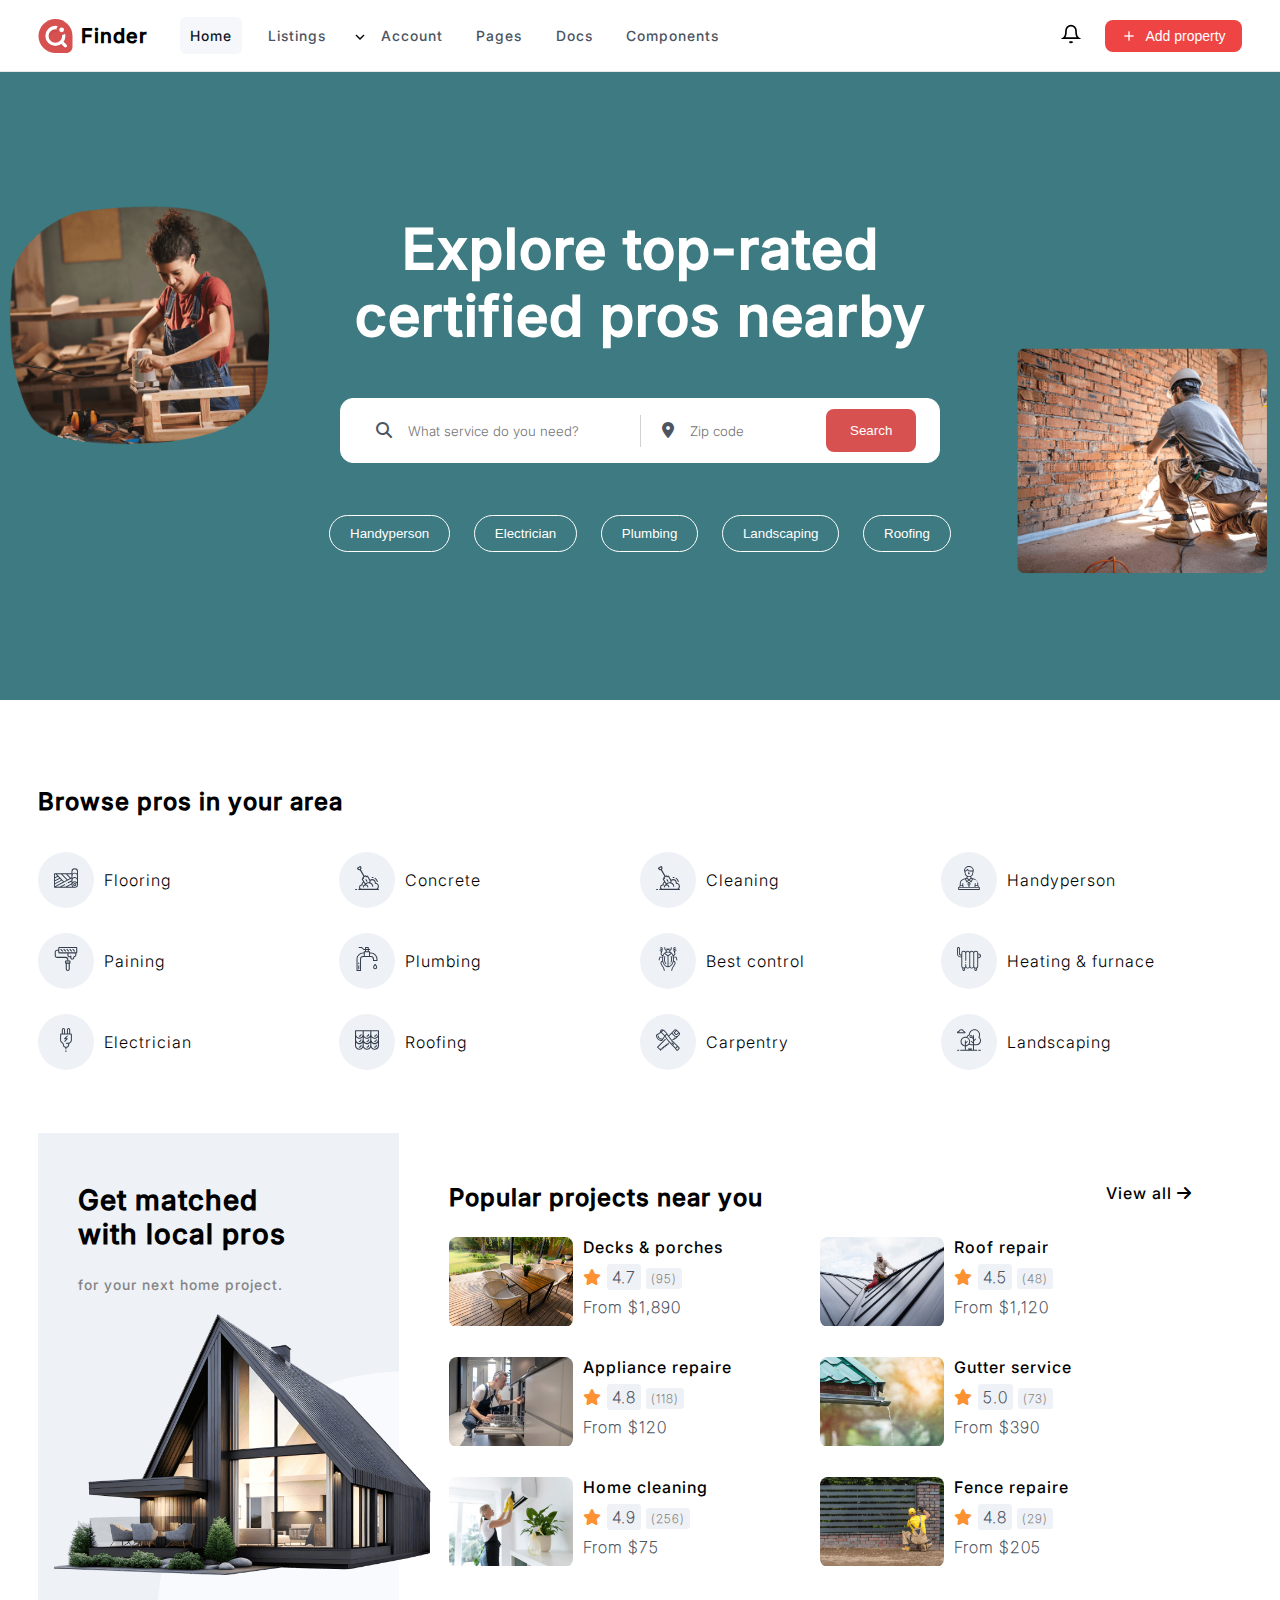
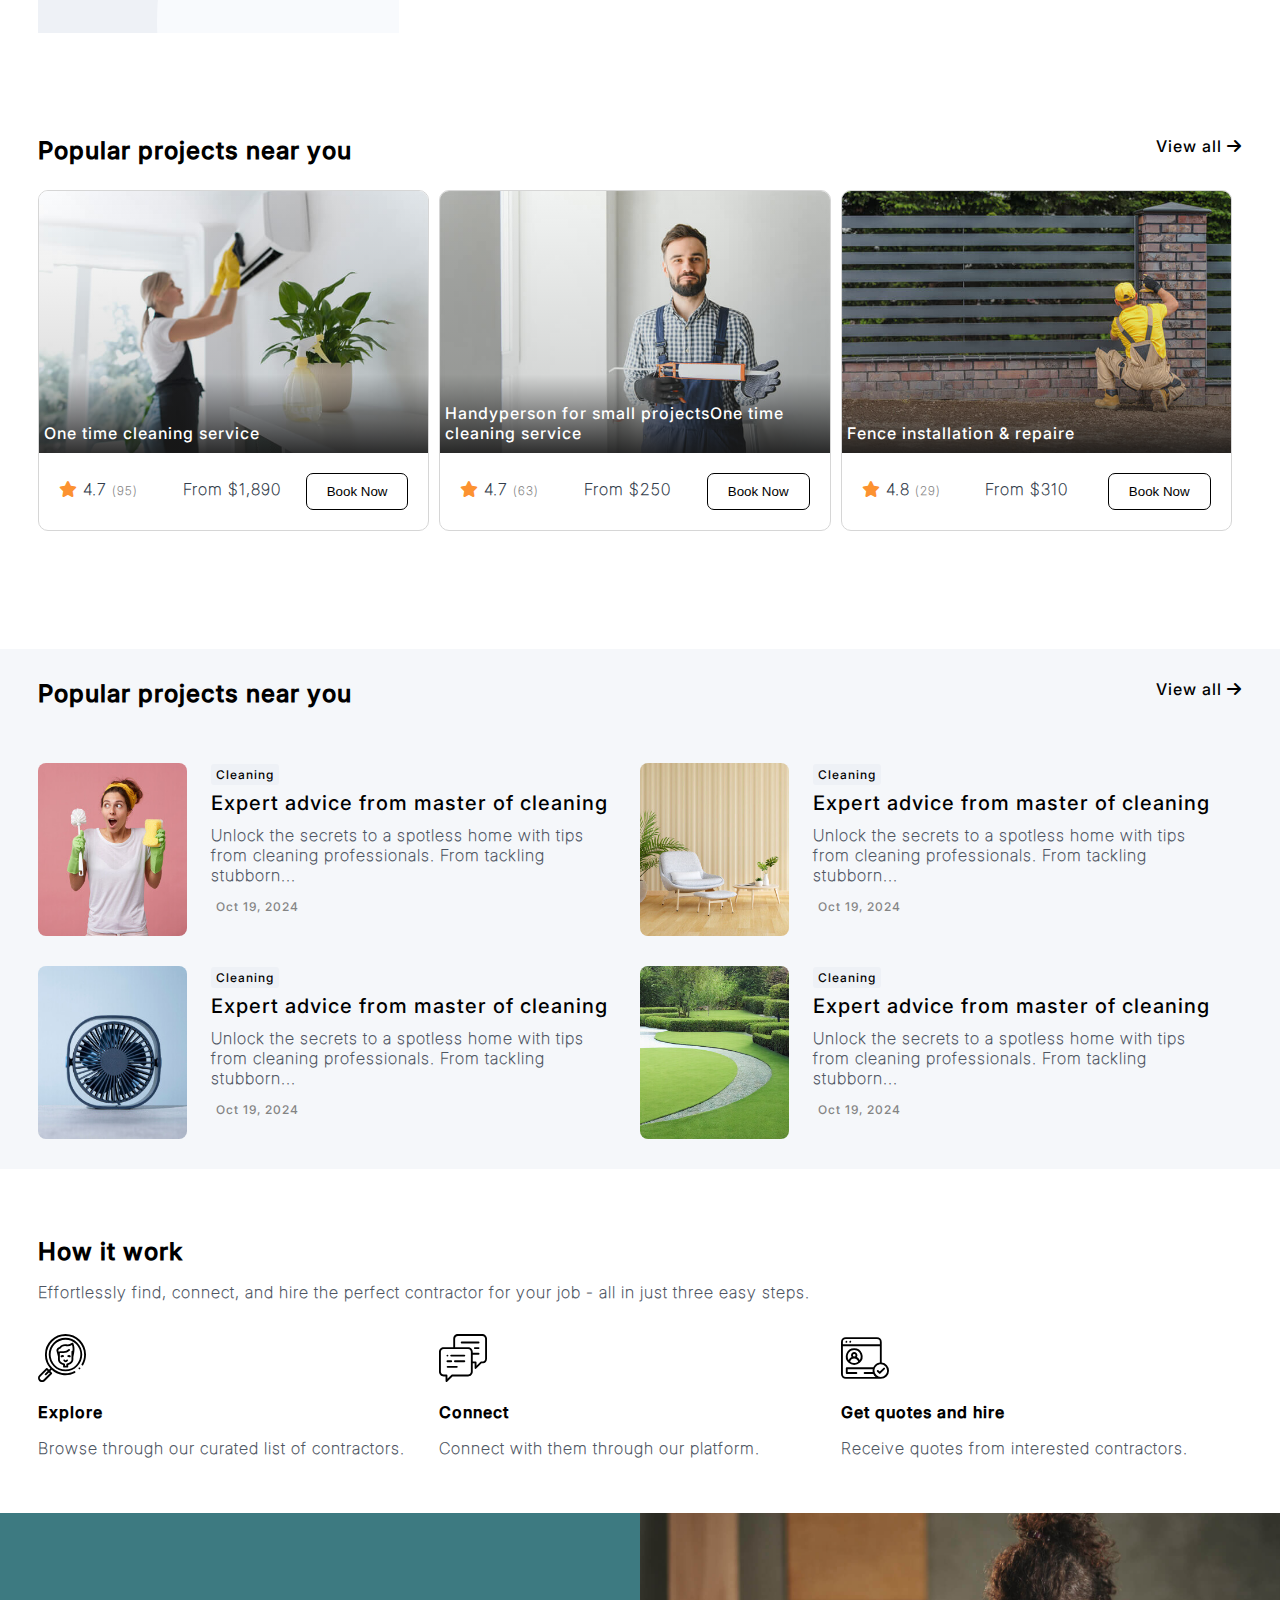
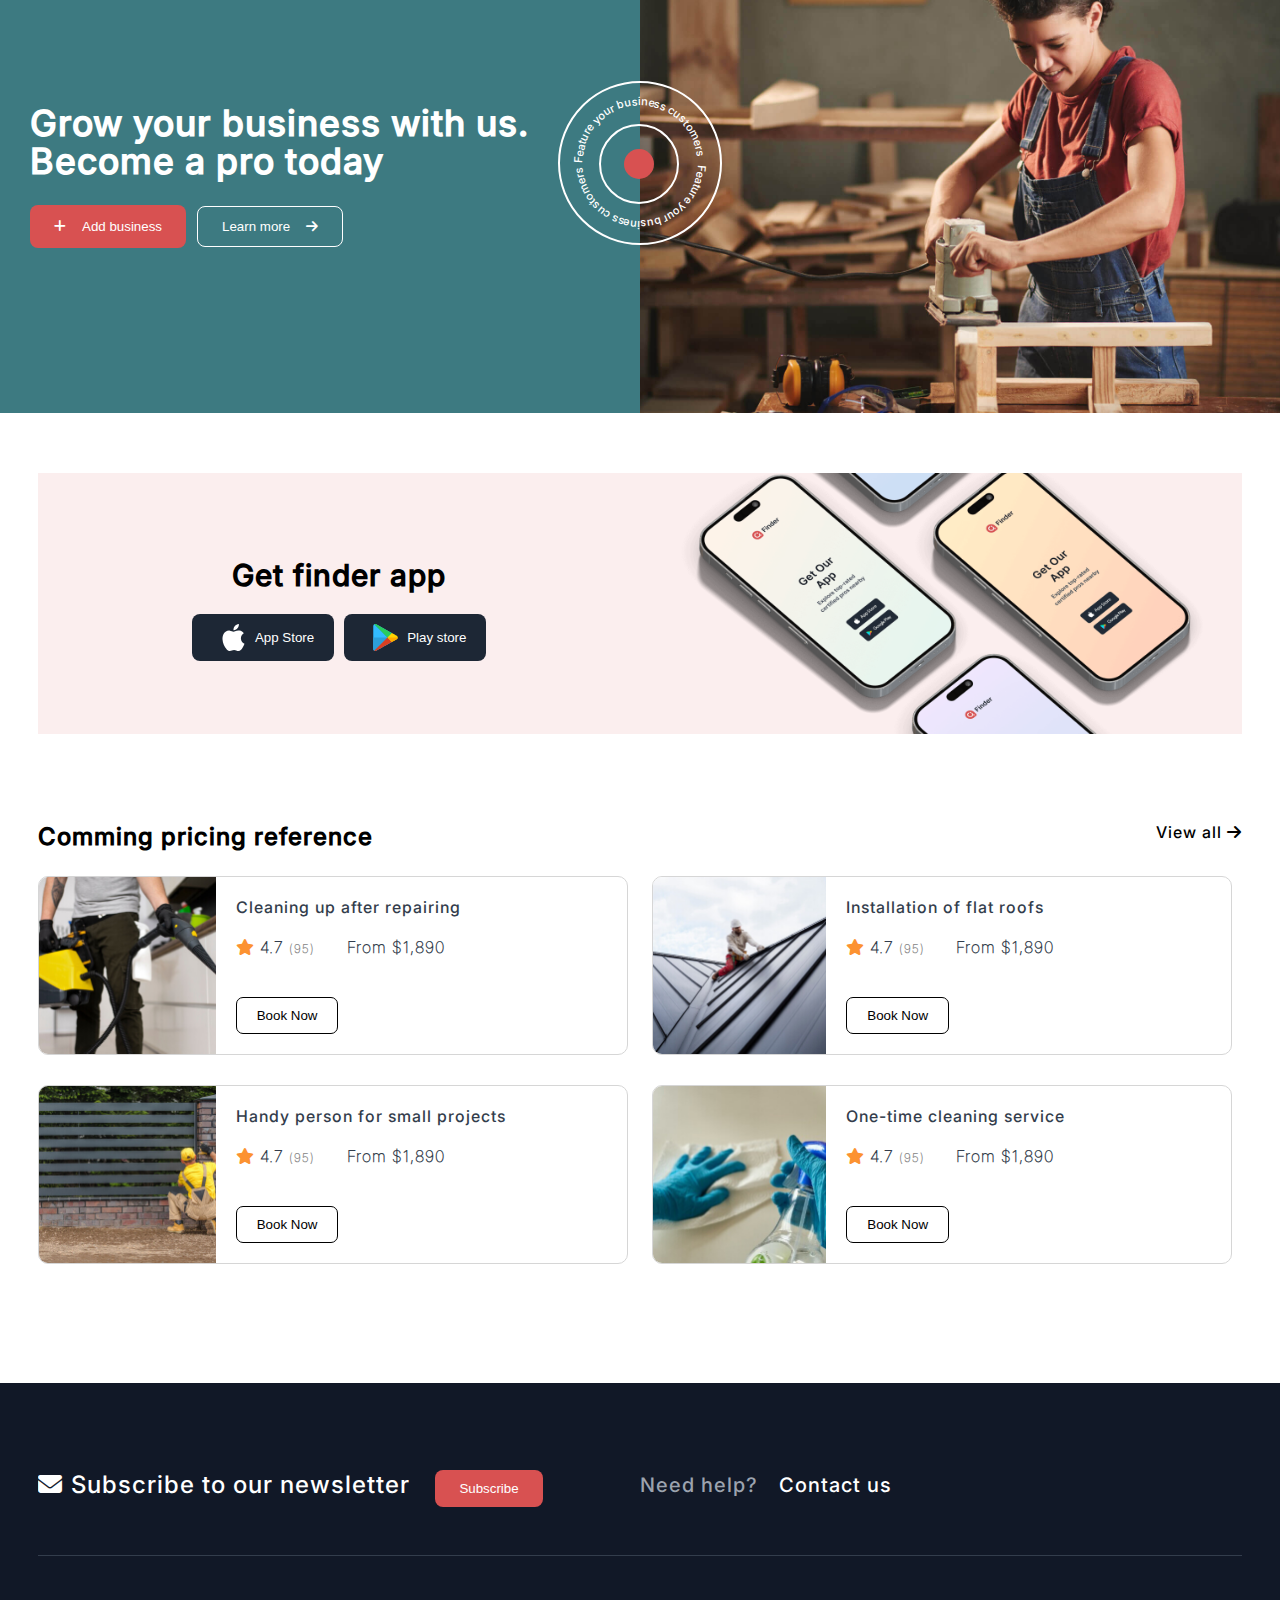
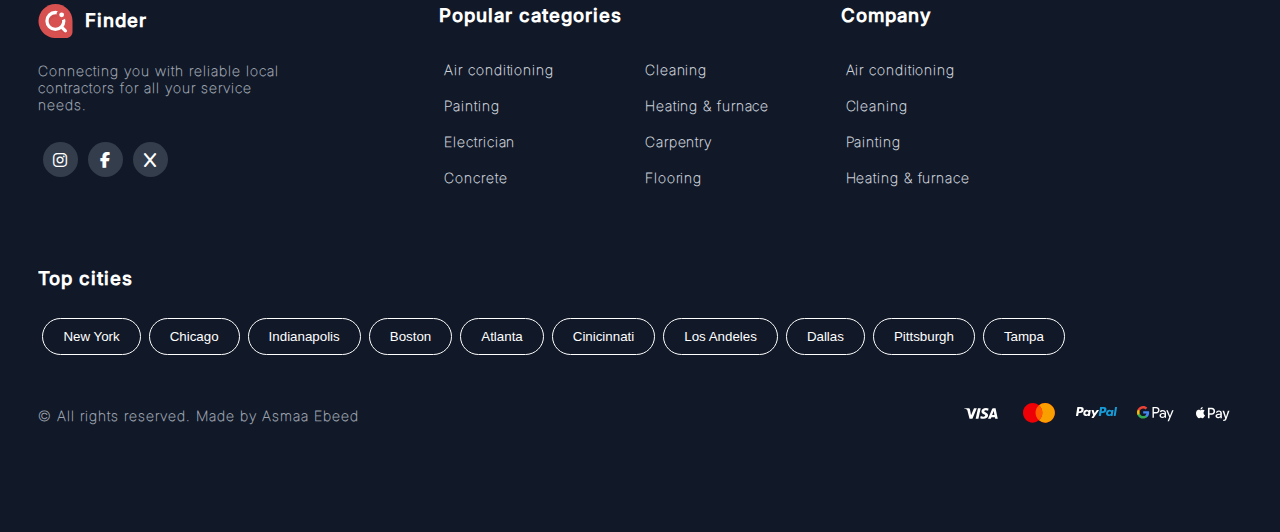
==== commit bf6c0180: "home page responsive" ====
--- a/index.html
+++ b/index.html
@@ -4,11 +4,74 @@
     <meta charset="UTF-8" />
     <meta name="viewport" content="width=device-width, initial-scale=1.0" />
     <title>Document</title>
+    <link rel="stylesheet" href="./css/style-nav.css" />
     <link rel="stylesheet" href="./icons/fontawesome/css/all.min.css" />
     <link rel="stylesheet" href="./css/style.css" />
   </head>
   <body>
-    <nav></nav>
+    <header class="header">
+      <div class="container header-content">
+        <div class="header-left">
+          <div class="logo">
+            <div class="toggle-icon" onclick="toggleMenu()">
+              <i class="fa fa-bars"></i>
+            </div>
+            <img src="./images/finder-logo.svg" alt="Finder Logo" />
+            <span>Finder</span>
+          </div>
+          <nav id="main-nav" class="main-nav">
+            <a href="/index.html" class="nav-link active pl-30px active"> Home </a>
+            <a href="#" class="nav-link pl-30px">Listings</a>
+            <div class="dropdown dropdown-with-submenu">
+              <img src="./images/arrow-down.svg" alt="Arrow Down" />
+              <a href="#" class="nav-link">Account</a>
+              <div class="dropdown-submenu">
+                <a href="/account-profile.html">My Profile</a>
+                <a href="#">My Listings</a>
+                <a href="#">Reviews</a>
+                <a href="#">Favorites</a>
+                <a href="#">Payment Details</a>
+                <a href="#">Account Settings</a>
+                <a href="#">Help Center</a>
+                <a href="#">Sign Out</a>
+              </div>
+            </div>
+            <a href="#" class="nav-link pl-30px">Pages</a>
+            <a href="#" class="nav-link pl-30px">Docs</a>
+            <a href="#" class="nav-link pl-30px">Components</a>
+          </nav>
+        </div>
+        <div class="header-right">
+          <button class="btn-icon">
+            <svg
+              width="20"
+              height="20"
+              viewBox="0 0 24 24"
+              fill="none"
+              stroke="currentColor"
+              stroke-width="2"
+            >
+              <path d="M18 8A6 6 0 0 0 6 8c0 7-3 9-3 9h18s-3-2-3-9"></path>
+              <path d="M13.73 21a2 2 0 0 1-3.46 0"></path>
+            </svg>
+          </button>
+          <button class="btn-primary">
+            <svg
+              width="16"
+              height="16"
+              viewBox="0 0 24 24"
+              fill="none"
+              stroke="currentColor"
+              stroke-width="2"
+            >
+              <line x1="12" y1="5" x2="12" y2="19"></line>
+              <line x1="5" y1="12" x2="19" y2="12"></line>
+            </svg>
+            Add property
+          </button>
+        </div>
+      </div>
+    </header>
     <main class="content-wrapper">
       <!-- Banner section -->
       <section class="position-relative bg-info overflow-hidden py-5">
@@ -307,6 +370,9 @@
       <section class="container">
         <div class="local-pros-container">
           <aside>
+            <div class="aside-img-container">
+              <img src="./images/aside-home.png" alt="home" />
+            </div>
             <div class="aside">
               <div class="aside-text">
                 <h3>Get matched with local pros</h3>
@@ -314,9 +380,6 @@
               </div>
               <div class="overflow-hidden img-circle-container">
                 <div class="aside-img-circle"></div>
-              </div>
-              <div class="aside-img-container">
-                <img src="./images/aside-home.png" alt="home" />
               </div>
             </div>
           </aside>
@@ -874,7 +937,7 @@
             <h2>Comming pricing reference</h2>
             <p>View all <i class="fa fa-arrow-right"></i></p>
           </div>
-          <div class="popular-home-list d-flex ">
+          <div class="popular-home-list d-flex comming-pricing">
             <div class="popular-home-element-cont flex-basis-50">
               <div class="popular-home-element mr-12">
                 <a href="#" class="d-flex d-block">
@@ -983,6 +1046,238 @@
           </div>
         </div>
       </section>
+      <!-- Footer -->
+      <footer class="bg-navy py-5">
+        <div class="container">
+          <div
+            class="d-flex align-items-center pb-5 border-b-2 responsive-md-block"
+          >
+            <div class="flex-basis-50">
+              <p class="footer-header d-inline-block">
+                <i class="fa fa-envelope"></i>Subscribe to our newsletter
+              </p>
+              <button
+                class="banner-search-btn my-3 add-business-btn d-inline-block p-11-24"
+                type="button"
+              >
+                Subscribe
+              </button>
+            </div>
+            <div class="flex-basis-50">
+              <p class="footer-header need-help my-3">
+                Need help? <a href="#" class="need-help-link">Contact us</a>
+              </p>
+            </div>
+          </div>
+          <!-- footer categories and countries -->
+          <section class="footer-cat d-flex responsive-md-block">
+            <div class="footer-cat-element py-5 flex-basis-30">
+              <div class="d-flex align-items-center">
+                <img src="./images/finder-logo.svg" />
+                <h3 class="mx-3">Finder</h3>
+              </div>
+              <p class="my-3 text-gray thin-font font-14 mw-260">
+                Connecting you with reliable local contractors for all your
+                service needs.
+              </p>
+              <div class="d-flex align-items-center">
+                <div class="gray-cirlce">
+                  <a href="https://www.instagram.com" class="d-inline-block">
+                    <i class="fa-brands fa-instagram"></i>
+                  </a>
+                </div>
+                <div class="gray-cirlce">
+                  <a href="https://www.facebook.com" class="d-inline-block">
+                    <i class="fa-brands fa-facebook-f"></i>
+                  </a>
+                </div>
+                <div class="gray-cirlce">
+                  <a href="https://www.twitter.com" class="d-inline-block">
+                    <i class="fa-brands fa-x"></i>
+                  </a>
+                </div>
+              </div>
+            </div>
+            <div class="footer-cat-element py-5 flex-basis-30">
+              <h3>Popular categories</h3>
+              <div class="d-flex flex-wrap my-3 pop-cat-link">
+                <div class="flex-basis-50 my-1">
+                  <a href="#" class="thin-font">Air conditioning</a>
+                </div>
+                <div class="flex-basis-50 my-1">
+                  <a href="#" class="thin-font">Cleaning</a>
+                </div>
+                <div class="flex-basis-50 my-1">
+                  <a href="#" class="thin-font">Painting</a>
+                </div>
+                <div class="flex-basis-50 my-1">
+                  <a href="#" class="thin-font">Heating & furnace</a>
+                </div>
+                <div class="flex-basis-50 my-1">
+                  <a href="#" class="thin-font">Electrician</a>
+                </div>
+                <div class="flex-basis-50 my-1">
+                  <a href="#" class="thin-font">Carpentry</a>
+                </div>
+                <div class="flex-basis-50 my-1">
+                  <a href="#" class="thin-font">Concrete</a>
+                </div>
+                <div class="flex-basis-50 my-1">
+                  <a href="#" class="thin-font">Flooring</a>
+                </div>
+              </div>
+            </div>
+            <div class="footer-cat-element py-5 flex-basis-30">
+              <h3>Company</h3>
+              <div class="d-flex flex-wrap my-3 pop-cat-link">
+                <div class="flex-basis-100 my-1">
+                  <a href="#" class="thin-font">Air conditioning</a>
+                </div>
+                <div class="flex-basis-100 my-1">
+                  <a href="#" class="thin-font">Cleaning</a>
+                </div>
+                <div class="flex-basis-100 my-1">
+                  <a href="#" class="thin-font">Painting</a>
+                </div>
+                <div class="flex-basis-100 my-1">
+                  <a href="#" class="thin-font">Heating & furnace</a>
+                </div>
+              </div>
+            </div>
+          </section>
+          <section>
+            <h3 class="mb-3">Top cities</h3>
+            <div class="d-flex align-items-center flex-wrap ">
+              <button class="banner-btn">New York</button>
+              <button class="banner-btn">Chicago</button>
+              <button class="banner-btn">Indianapolis</button>
+              <button class="banner-btn">Boston</button>
+              <button class="banner-btn">Atlanta</button>
+              <button class="banner-btn">Cinicinnati</button>
+              <button class="banner-btn">Los Andeles</button>
+              <button class="banner-btn">Dallas</button>
+              <button class="banner-btn">Pittsburgh</button>
+              <button class="banner-btn">Tampa</button>
+            </div>
+          </section>
+
+          <section>
+            <div
+              class="d-flex my-3 align-items-center justify-content-space-between responsive-md-block"
+            >
+              <p class="my-3 text-gray thin-font font-14">
+                © All rights reserved. Made by Asmaa Ebeed
+              </p>
+              <div class="d-flex">
+                <div>
+                  <svg
+                    xmlns="http://www.w3.org/2000/svg"
+                    xmlns:v="https://vecta.io/nano"
+                    width="58"
+                    height="40"
+                    fill="none"
+                  >
+                    <path
+                      fill-rule="evenodd"
+                      d="M20.438 25.749h-2.921l-2.19-8.404c-.104-.387-.325-.728-.649-.889-.81-.405-1.703-.727-2.677-.889v-.324h4.705a1.23 1.23 0 0 1 1.218 1.051l1.136 6.062 2.919-7.113h2.84l-4.381 10.507zm6.004 0h-2.759l2.272-10.507h2.758l-2.271 10.507zm5.84-7.596c.081-.566.568-.889 1.136-.889.893-.081 1.866.081 2.677.485l.487-2.262A6.95 6.95 0 0 0 34.068 15c-2.677 0-4.626 1.455-4.626 3.475 0 1.537 1.38 2.343 2.354 2.829 1.054.485 1.46.808 1.379 1.293 0 .727-.812 1.05-1.622 1.05-.974 0-1.948-.242-2.84-.647l-.487 2.264c.974.403 2.028.566 3.002.566 3.002.08 4.868-1.374 4.868-3.556 0-2.748-3.814-2.909-3.814-4.121zm13.468 7.596l-2.19-10.507h-2.353c-.487 0-.974.324-1.136.808l-4.056 9.699h2.84l.567-1.535h3.489l.325 1.535h2.515zm-4.137-7.677l.81 3.96h-2.271l1.461-3.96z"
+                      fill="#fff"
+                    />
+                  </svg>
+                </div>
+                <div>
+                  <svg
+                    xmlns="http://www.w3.org/2000/svg"
+                    xmlns:v="https://vecta.io/nano"
+                    width="58"
+                    height="40"
+                    fill="none"
+                    fill-rule="evenodd"
+                  >
+                    <path
+                      d="M28.934 27.318a9.53 9.53 0 0 1-6.269 2.349c-5.338 0-9.665-4.402-9.665-9.833S17.327 10 22.665 10a9.53 9.53 0 0 1 6.269 2.349A9.53 9.53 0 0 1 35.203 10c5.338 0 9.665 4.403 9.665 9.833s-4.327 9.833-9.665 9.833a9.53 9.53 0 0 1-6.269-2.349z"
+                      fill="#ed0006"
+                    />
+                    <path
+                      d="M28.936 27.318c2.078-1.804 3.396-4.487 3.396-7.484s-1.318-5.681-3.396-7.484A9.53 9.53 0 0 1 35.205 10c5.338 0 9.665 4.403 9.665 9.833s-4.327 9.833-9.665 9.833a9.53 9.53 0 0 1-6.269-2.349z"
+                      fill="#f9a000"
+                    />
+                    <path
+                      d="M28.935 27.318c2.078-1.804 3.396-4.487 3.396-7.484s-1.318-5.681-3.396-7.485c-2.078 1.804-3.396 4.488-3.396 7.485s1.318 5.681 3.396 7.484z"
+                      fill="#ff5e00"
+                    />
+                  </svg>
+                </div>
+                <div>
+                  <svg
+                    xmlns="http://www.w3.org/2000/svg"
+                    xmlns:v="https://vecta.io/nano"
+                    width="58"
+                    height="40"
+                    fill="none"
+                    fill-rule="evenodd"
+                  >
+                    <path
+                      d="M12.925 14H9.733c-.218 0-.404.16-.438.376L8.003 22.61c-.026.163.099.309.263.309h1.524c.218 0 .404-.16.438-.377l.348-2.221c.034-.217.22-.377.438-.377h1.011c2.103 0 3.316-1.024 3.634-3.052.143-.887.006-1.585-.407-2.073-.454-.536-1.258-.82-2.327-.82zm.368 3.007c-.175 1.152-1.05 1.152-1.896 1.152h-.482l.338-2.152c.02-.13.132-.226.263-.226h.221c.577 0 1.12 0 1.401.33.167.197.219.49.155.895zm9.175-.037h-1.529c-.13 0-.243.096-.263.226l-.068.43-.107-.156c-.331-.483-1.069-.645-1.805-.645-1.689 0-3.132 1.287-3.413 3.092-.146.9.062 1.761.57 2.362.466.552 1.133.782 1.926.782 1.361 0 2.116-.88 2.116-.88l-.068.427c-.026.163.099.31.262.31h1.377c.219 0 .404-.16.438-.377l.826-5.263c.026-.162-.099-.309-.262-.309zm-2.131 2.993c-.148.878-.841 1.468-1.725 1.468-.444 0-.799-.143-1.027-.415s-.312-.653-.24-1.08c.138-.871.843-1.48 1.713-1.48.434 0 .787.145 1.019.419s.325.663.259 1.088zm8.737-2.993h1.536c.215 0 .341.243.218.42l-5.11 7.418c-.083.12-.219.192-.365.192H23.82c-.216 0-.342-.245-.217-.422l1.591-2.259-1.692-4.994c-.059-.174.069-.354.253-.354h1.509c.196 0 .369.13.426.318l.898 3.016 2.119-3.139c.083-.122.221-.196.367-.196z"
+                      fill="#fff"
+                    />
+                    <path
+                      d="M45.729 22.61l1.31-8.384c.02-.13.132-.226.262-.226h1.475c.163 0 .288.147.262.309l-1.292 8.233c-.034.217-.219.377-.438.377h-1.317c-.163 0-.288-.146-.262-.309zM35.695 14h-3.193c-.218 0-.404.16-.438.376l-1.291 8.233c-.026.163.099.309.262.309h1.638a.31.31 0 0 0 .306-.264l.366-2.334c.034-.218.22-.377.438-.377h1.01c2.103 0 3.317-1.024 3.634-3.052.143-.887.006-1.585-.407-2.073-.453-.536-1.258-.82-2.326-.82zm.368 3.007c-.174 1.152-1.049 1.152-1.896 1.152h-.481l.339-2.152c.02-.13.131-.226.262-.226h.221c.576 0 1.12 0 1.401.331.168.197.219.49.155.895zm9.174-.037h-1.528c-.131 0-.243.096-.262.226l-.068.43-.107-.156c-.331-.483-1.068-.645-1.805-.645-1.69 0-3.132 1.287-3.413 3.092-.146.9.061 1.761.569 2.362.467.552 1.133.782 1.926.782 1.361 0 2.116-.88 2.116-.88l-.068.427c-.026.163.099.31.263.31h1.377c.218 0 .404-.16.438-.377l.827-5.263c.025-.162-.1-.309-.264-.309zm-2.131 2.993c-.147.878-.841 1.468-1.725 1.468-.443 0-.799-.143-1.026-.415s-.311-.653-.24-1.08c.139-.871.843-1.48 1.713-1.48.434 0 .787.145 1.02.419s.326.662.259 1.088z"
+                      fill="#179bd7"
+                    />
+                  </svg>
+                </div>
+                <div>
+                  <svg
+                    xmlns="http://www.w3.org/2000/svg"
+                    xmlns:v="https://vecta.io/nano"
+                    width="58"
+                    height="40"
+                    fill="none"
+                  >
+                    <path
+                      fill-rule="evenodd"
+                      d="M27.88 24.856v-4.448h2.283c.935 0 1.725-.315 2.368-.937l.154-.158c1.176-1.287 1.098-3.292-.154-4.483a3.25 3.25 0 0 0-2.368-.954h-3.664v10.98h1.382zm.001-5.796v-3.835h2.317c.498 0 .97.193 1.322.543a1.96 1.96 0 0 1 .043 2.723 1.79 1.79 0 0 1-1.365.569h-2.317zm11.249-1.13c-.592-.552-1.399-.832-2.42-.832-1.313 0-2.3.49-2.952 1.462l1.218.779c.446-.666 1.056-.998 1.828-.998.489 0 .961.184 1.33.517a1.66 1.66 0 0 1 .566 1.252v.324c-.532-.298-1.201-.455-2.025-.455-.961 0-1.733.228-2.308.692s-.867 1.077-.867 1.856c-.017.709.283 1.383.815 1.839.541.49 1.227.735 2.034.735.953 0 1.708-.429 2.283-1.287h.06v1.042h1.322v-4.632c0-.972-.292-1.742-.884-2.294zm-3.749 5.543c-.283-.21-.455-.552-.455-.919 0-.412.189-.753.558-1.024.378-.271.85-.412 1.408-.412.772-.009 1.373.166 1.802.517 0 .595-.232 1.112-.687 1.55-.412.42-.97.657-1.553.657-.386.009-.764-.122-1.073-.368zm7.601 4.684l4.617-10.814h-1.502l-2.137 5.394h-.026l-2.188-5.394h-1.502l3.029 7.031-1.716 3.782h1.424z"
+                      fill="#fff"
+                    />
+                    <path
+                      d="M23.109 19.445a7.95 7.95 0 0 0-.103-1.278H17.18v2.425h3.338c-.137.779-.584 1.48-1.236 1.918v1.576h1.991c1.167-1.094 1.836-2.714 1.836-4.641z"
+                      fill="#4285f4"
+                    />
+                    <path
+                      d="M17.18 25.609c1.665 0 3.072-.56 4.093-1.524l-1.991-1.576c-.558.385-1.27.604-2.102.604-1.613 0-2.978-1.112-3.467-2.601h-2.051v1.629c1.047 2.128 3.184 3.467 5.518 3.467z"
+                      fill="#34a853"
+                    />
+                    <path
+                      d="M13.714 20.513c-.258-.779-.258-1.629 0-2.417v-1.62h-2.051c-.884 1.777-.884 3.879 0 5.656l2.051-1.62z"
+                      fill="#fbbc04"
+                    />
+                    <path
+                      d="M17.18 15.496a3.29 3.29 0 0 1 2.368.946l1.768-1.804c-1.124-1.068-2.6-1.655-4.136-1.637-2.334 0-4.471 1.348-5.518 3.476l2.051 1.629c.489-1.497 1.854-2.609 3.467-2.609z"
+                      fill="#ea4335"
+                    />
+                  </svg>
+                </div>
+                <div>
+                  <svg
+                    xmlns="http://www.w3.org/2000/svg"
+                    xmlns:v="https://vecta.io/nano"
+                    width="58"
+                    height="40"
+                    fill="none"
+                  >
+                    <path
+                      fill-rule="evenodd"
+                      d="M16.471 16.598c.628.053 1.256-.32 1.649-.793.386-.486.641-1.139.576-1.805-.556.027-1.243.373-1.636.859-.36.42-.667 1.099-.589 1.738zm7.47 8.578V14.793h3.827c1.976 0 3.356 1.385 3.356 3.41s-1.407 3.423-3.408 3.423h-2.192v3.55h-1.583zm-5.253-8.452c-.553-.032-1.058.169-1.466.332-.262.105-.485.194-.654.194-.19 0-.421-.094-.681-.199-.34-.138-.73-.295-1.138-.288-.936.013-1.806.553-2.283 1.412-.981 1.718-.255 4.263.693 5.661.464.693 1.021 1.452 1.753 1.425.322-.012.554-.113.794-.216.276-.119.563-.243 1.011-.243.433 0 .707.121.971.237.25.11.491.216.848.21.759-.013 1.236-.693 1.701-1.385.501-.743.721-1.469.755-1.579l.004-.013c-.186-.087-1.466-.684-1.479-2.284-.012-1.343 1.016-2.024 1.178-2.131l.02-.013c-.654-.986-1.675-1.092-2.028-1.119zm15.328 8.532c.994 0 1.917-.513 2.336-1.325h.033v1.245h1.465v-5.168c0-1.498-1.178-2.464-2.99-2.464-1.681 0-2.924.979-2.97 2.325h1.426c.118-.639.7-1.059 1.498-1.059.968 0 1.511.459 1.511 1.305v.573l-1.976.12c-1.838.113-2.833.879-2.833 2.211 0 1.345 1.027 2.238 2.499 2.238zm.424-1.232c-.844 0-1.38-.413-1.38-1.046 0-.653.517-1.032 1.505-1.092l1.76-.113v.586c0 .972-.811 1.665-1.884 1.665zm8.272 1.559C42.078 27.401 41.352 28 39.808 28c-.118 0-.51-.013-.602-.04v-1.245c.098.013.34.027.464.027.7 0 1.093-.3 1.335-1.079l.144-.459-2.682-7.559h1.655l1.865 6.134h.033l1.864-6.134h1.609l-2.78 7.939zm-17.187-9.431h1.825c1.374 0 2.159.746 2.159 2.058s-.785 2.065-2.165 2.065h-1.819v-4.123z"
+                      fill="#fff"
+                    />
+                  </svg>
+                </div>
+              </div>
+            </div>
+          </section>
+        </div>
+      </footer>
     </main>
+    <script src="./js/script.js"></script>
   </body>
 </html>
--- a/css/style-nav.css
+++ b/css/style-nav.css
@@ -0,0 +1,181 @@
+/* Header styles */
+.header {
+    background-color: white;
+    border-bottom: 1px solid #e5e7eb;
+    padding: 1rem 0;
+}
+
+.container.header-content {
+    display: flex;
+    justify-content: space-between;
+    align-items: center;
+    overflow: visible ;
+}
+
+.header-left {
+    display: flex;
+    align-items: center;
+    gap: 2rem;
+}
+
+.logo {
+    display: flex;
+    align-items: center;
+    gap: 0.5rem;
+    font-weight: 600;
+    font-size: 1.25rem;
+}
+
+.search-icon {
+    color: #ef4444;
+}
+
+.main-nav {
+    display: flex;
+    gap: 1.1rem;
+    transition: all 0.3s ease-in-out;
+    height: auto;
+}
+
+.nav-link {
+    display: flex;
+    align-items: center;
+    gap: 0.25rem;
+    color: #4b5563;
+    text-decoration: none;
+    font-size: 0.875rem;
+    padding: 0.25rem 0.5rem;
+    border-radius: 0.375rem;
+}
+
+.nav-link.active {
+    color: #111827;
+}
+
+.nav-link:hover {
+    color: #111827;
+}
+
+.header-right {
+    display: flex;
+    align-items: center;
+    gap: 1rem;
+}
+
+.btn-icon {
+    padding: 0.5rem;
+    border: none;
+    background: transparent;
+    border-radius: 9999px;
+    cursor: pointer;
+}
+
+.btn-icon:hover {
+    background-color: #f3f4f6;
+}
+
+.btn-primary {
+    display: flex;
+    align-items: center;
+    gap: 0.5rem;
+    background-color: #ef4444;
+    color: white;
+    border: none;
+    padding: 0.5rem 1rem;
+    border-radius: 0.5rem;
+    font-size: 0.875rem;
+    cursor: pointer;
+}
+
+.btn-primary:hover {
+    background-color: #dc2626;
+}
+
+header .container {
+    margin: 0 3% !important;
+}
+
+.dropdown {
+    position: relative;
+}
+
+.dropdown-submenu {
+    position: absolute;
+    z-index: 5;
+    background-color: white;
+    width: 180px;
+    padding: 15px;
+    display: none;
+}
+.dropdown-with-submenu {
+    margin-top: 6px;
+}
+.dropdown-with-submenu a {
+    display: inline-block;
+}
+
+.dropdown-with-submenu:hover > .dropdown-submenu {
+    display: block;
+}
+
+.dropdown-submenu a {
+    display: inline-block;
+    padding: 10px;
+    text-decoration: none;
+    color: #111827;
+    font-size: 0.875rem;
+    font-weight: 500;
+
+}
+
+.dropdown-submenu a:hover, .nav-link.active  {
+    padding: 10px;
+    display: block;
+    text-decoration: none;
+    color: #111827;
+    font-size: 0.875rem;
+    font-weight: 500;
+    background-color: #f5f7fa;
+}
+
+.toggle-icon {
+    display: none;
+}
+
+@media (max-width: 992px) {
+    .toggle-icon {
+        display: block;
+    }
+
+    .main-nav {
+        flex-direction: column;
+        margin-top: 21px;
+        height: auto;
+        transition: all 0.3s ease-in-out;
+    }
+
+    .header-left {
+        display: block;
+        align-items: center;
+        gap: 2rem;
+    }
+
+    .dropdown-submenu {
+        position: relative;
+    }
+
+    .header-right {
+        display: none;
+    }
+
+    .pl-30px {
+        padding-left: 30px;
+    }
+
+    .main-nav.close {
+        height: 0;
+        padding: 0;
+        overflow: hidden;
+        margin: 0;
+    }
+}--- a/css/style.css
+++ b/css/style.css
@@ -19,11 +19,20 @@
     box-sizing: border-box;
 }
 
-body {
+:root {
+    font-size: 16px;
+    letter-spacing: 1px;
     font-family: 'Inter-medium', sans-serif, Tahoma, Geneva, Verdana;
-    font-size: 16px;
-
-}
+    --flex-basis-30: 33.33333%;
+    --dark-blue-gray: #333d4c;
+    --medium-gray: #4e5562;
+    --primary-color: #3d7a81;
+    --red-color: #d85151;
+    --white-color: #fff;
+    --gray-light: #9ca3af;
+}
+
+
 
 /* .banner {
     background-color: #3d7a81;
@@ -41,6 +50,7 @@
 } */
 .container {
     margin: 3%;
+    overflow: hidden;
 }
 
 .content-wrapper {
@@ -50,7 +60,7 @@
 /* Banner section*/
 .bg-info {
     --fn-bg-opacity: 1;
-    background-color: #3d7a81 !important;
+    background-color: var(--primary-color)
 }
 
 .py-5 {
@@ -79,6 +89,11 @@
 .my-3 {
     margin-bottom: 1.5rem;
     margin-top: 1.5rem;
+}
+
+.my-1 {
+    margin-bottom: 0.5rem;
+    margin-top: 0.5rem;
 }
 
 .d-flex {
@@ -142,8 +157,7 @@
 }
 
 .banner-title {
-    font-family: "Inter-medium", Courier, monospace;
-    color: #fff;
+    color: var(--white-color);
     font-size: 3.5rem;
     font-weight: 700;
     line-height: 1.2;
@@ -156,19 +170,17 @@
 
 /*Banner form*/
 .banner-form {
-    background-color: #fff;
-    border: 1px solid #fff;
+    background-color: var(--white-color);
+    border: 1px solid var(--white-color);
     border-radius: 13px;
     padding: 10px;
-    margin-bottom: 48px;
-    font-size: 16px;
+    margin: 0 15px 48px;
 }
 
 .banner-form-element {
     display: flex;
     align-items: center;
-    color: #4e5562;
-    font-size: 16px;
+    color: var(--medium-gray);
 
 }
 
@@ -183,7 +195,6 @@
     padding-left: 10px;
     font-weight: lighter;
     font-family: "Inter-light", sans-serif, Tahoma, Geneva, Verdana;
-    font-size: 16px;
     width: 75%;
 
 }
@@ -191,7 +202,6 @@
 .banner-location-input-container {
     border-left: 1px solid #d1d1d1;
     padding-left: 10px;
-    font-size: 16px;
     width: 30%;
 
 }
@@ -201,12 +211,11 @@
 }
 
 .banner-search-btn {
-    background-color: #d85151;
+    background-color: var(--red-color);
     padding: 14px 24px;
-    color: #fff;
+    color: var(--white-color);
     border-radius: 8px;
     text-align: center;
-    font-size: 16px;
     outline: none;
     border: none;
 
@@ -215,19 +224,22 @@
 .banner-btns-container {
     display: flex;
     justify-content: space-between;
+    flex-wrap: wrap;
+    /* justify-content: center; */
+
 }
 
 .banner-btn {
     background-color: transparent;
-    border: 1px solid #fff;
+    border: 1px solid var(--white-color);
     border-radius: 50px;
-    color: #fff;
+    color: var(--white-color);
     padding: 10px 20px;
     margin: 4px;
 }
 
 .banner-btn:hover {
-    background-color: #fff;
+    background-color: var(--white-color);
     color: #000;
     transition: all 0.3s ease-in-out;
 }
@@ -258,7 +270,7 @@
 
 .pros-element-circle {
     background-color: #eef1f6;
-    color: #333d4c;
+    color: var(--dark-blue-gray);
     border-radius: 50%;
     width: 56px;
     height: 56px;
@@ -283,6 +295,11 @@
     width: 30%;
     background-color: #eef1f6;
     position: relative;
+    max-height: 500px;
+}
+.aside {
+    overflow: hidden;
+    height: 100%;
 }
 
 .aside-text {
@@ -301,8 +318,11 @@
 }
 
 .img-circle-container {
-    width: 343px;
-    height: 352px;
+    width: 292px;
+    height: 292px;
+    position: absolute;
+    right: 0;
+    bottom: 0;
 }
 
 .aside-img-circle {
@@ -326,6 +346,7 @@
     bottom: 58px;
     right: -37px;
     width: 106%;
+    z-index: 3;
 }
 
 .local-pros-text-container {
@@ -388,7 +409,7 @@
 .thin-font {
     font-family: "Inter-thin", sans-serif, Tahoma, Geneva, Verdana;
     font-weight: bold;
-    color: #4e5562
+    color: var(--medium-gray)
 }
 
 .small-text {
@@ -437,7 +458,7 @@
 
 .popular-home-element-txt-cont p {
     flex-basis: 30%;
-    color: #333d4c;
+    color: var(--dark-blue-gray);
     margin-bottom: 5px;
 
 }
@@ -458,7 +479,7 @@
 }
 
 .popular-home-element-txt-cont button:hover {
-    color: #fff;
+    color: var(--white-color);
     background-color: #000;
 }
 
@@ -477,7 +498,7 @@
     position: absolute;
     bottom: 10px;
     left: 5px;
-    color: #fff;
+    color: var(--white-color);
     z-index: 4;
 }
 
@@ -496,7 +517,7 @@
     cursor: pointer;
     width: 30px;
     height: 30px;
-    background-color: #fff;
+    background-color: var(--white-color);
     border-radius: 50%;
     padding: 6px;
     z-index: 1;
@@ -541,7 +562,6 @@
 .exper-advice-p {
     font-size: 20px;
     margin-top: 8px;
-    font-family: "Inter-medium", sans-serif, Tahoma, Geneva, Verdana;
 }
 
 .pr-1-5 {
@@ -594,7 +614,7 @@
 
 .grow-business-left {
     flex-basis: 50%;
-    background-color: #3d7a81;
+    background-color: var(--primary-color);
     height: 500px;
     position: relative;
     display: flex;
@@ -628,7 +648,7 @@
 }
 
 .text-white {
-    color: #fff;
+    color: var(--white-color);
 }
 
 .grow-business-left-block {
@@ -647,10 +667,9 @@
 
 .learn-more-btn {
     background-color: transparent;
-    color: #fff;
+    color: var(--white-color);
     border-radius: 8px;
     padding: 12px 24px;
-    font-size: 16px;
 }
 
 .add-business-btn {
@@ -708,10 +727,10 @@
     width: 164px;
     height: 164px;
     border-radius: 50%;
-    background-color: #fff;
+    background-color: var(--white-color);
     top: calc(50% - 82px);
     left: calc(50% -82px);
-    border: 2px solid #fff;
+    border: 2px solid var(--white-color);
     z-index: 3;
     background-color: transparent;
     padding: 8px;
@@ -730,7 +749,7 @@
     height: 80px;
     border-radius: 50%;
     background-color: transparent;
-    border: 2px solid #fff;
+    border: 2px solid var(--white-color);
     top: calc(50% - 41px);
     left: calc(50% - 41px);
 }
@@ -740,7 +759,7 @@
     height: 30px;
     position: absolute;
     border-radius: 50%;
-    background-color: #d85151;
+    background-color: var(--red-color);
     top: calc(50% - 16px);
     left: calc(50% - 16px);
 }
@@ -765,50 +784,60 @@
 
 .app-download-text p {
     font-size: 30px;
-    font-family: 'Inter-medium', sans-serif;
     font-weight: bold;
 }
 
 .app-btn {
     background-color: #1d2735 !important;
     border: none;
-    color: #fff;
+    color: var(--white-color);
     transition: all 0.3s ease-in-out;
     padding: 2px 20px;
     margin: 5px;
 }
+
 .app-btn svg {
     width: 27px;
     height: 27px;
     display: inline-block;
     margin: 8px;
 }
+
 .app-btn span {
     display: inline-block;
 }
-.app-btn:hover{
-    background-color: #4e5562 !important;
-}
-.align-items-center{
+
+.app-btn:hover {
+    background-color: var(--medium-gray) !important;
+}
+
+.align-items-center {
     align-items: center !important;
 }
+
 /*comming pricing refernce*/
 .flex-basis-50 {
     flex-basis: 50%;
 }
+
 .flex-basis-30 {
     flex-basis: 30%;
 }
+
 .flex-basis-70 {
     flex-basis: 70%;
 }
+.flex-basis-100 {
+    flex-basis: 100%;
+}
 .comming-pricing-cont {
     padding: 20px 20px 0 20px;
-    
-}
+
+}
+
 .comming-pricing-cont p {
     flex-basis: 30%;
-    color: #333d4c;
+    color: var(--dark-blue-gray);
     margin-bottom: 5px;
     margin-bottom: 20px;
 
@@ -831,16 +860,263 @@
 }
 
 .comming-pricing-cont button:hover {
-    color: #fff;
+    color: var(--white-color);
     background-color: #000;
 }
+
 .comming-pricing-img-cont img {
     object-fit: cover !important;
     height: 100%;
 }
+
 .mr-12 {
     margin-right: 12px;
 }
+
 .ml-12 {
     margin-left: 12px;
+}
+
+/* footer */
+.bg-navy {
+    background-color: #111827;
+}
+
+footer {
+    color: var(--white-color);
+}
+
+.footer-header {
+    font-size: 24px;
+    margin: 26px 20px 30px 0;
+}
+
+.footer-header i {
+    margin-right: 8px;
+}
+
+.d-inline-block {
+    display: inline-block;
+}
+
+.p-11-24 {
+    padding: 11px 24px !important;
+}
+
+.need-help {
+    font-size: 20px;
+    color: var(--gray-light);
+}
+
+footer .container {
+    margin: 1% 3%;
+}
+
+.justify-content-center {
+    justify-content: center !important;
+}
+
+.need-help-link {
+    font-size: 20px;
+    color: var(--white-color);
+    text-decoration: none;
+    margin-left: 15px;
+}
+
+.pb-5 {
+    padding-bottom: 1.5rem;
+}
+.mb-3 {
+    margin-bottom: 1.5rem;
+}
+.border-b-2 {
+    border-bottom: 1px solid var(--dark-blue-gray);
+}
+
+.footer-cat-element {
+    flex-basis: var(--flex-basis-30);
+}
+
+.mx-3 {
+    margin-left: 0.75rem !important;
+}
+
+.text-gray {
+    color: var(--gray-light);
+}
+
+.gray-cirlce {
+    width: 35px;
+    height: 35px;
+    border-radius: 50%;
+    background-color: var(--dark-blue-gray);
+    transition: all 0.3s ease-in-out;
+    margin: 5px;
+}
+
+.gray-cirlce a {
+    display: flex;
+    justify-content: center;
+    padding: 10px;
+    color: var(--white-color);
+    text-decoration: none;
+}
+
+.gray-cirlce:hover {
+    background-color: var(--medium-gray);
+}
+
+.font-14 {
+    font-size: 14px;
+}
+
+.mw-260 {
+    max-width: 260px;
+}
+
+.flex-wrap {
+    flex-wrap: wrap;
+}
+
+.pop-cat-link div a {
+    font-size: 14px;
+    color: #cad0d9 !important;
+    text-decoration: none;
+    margin: 5px;
+    transition: all 0.3s ease-in-out;
+    font-weight: 600;
+    letter-spacing: 0.9px;
+
+}
+
+.pop-cat-link div a:hover {
+    color: #fff !important;
+    text-decoration: underline;
+}
+
+.justify-content-space-between {
+    justify-content: space-between;
+}
+
+@media (max-width: 992px) {
+    .banner-btns-container {
+        display: flex;
+        /* justify-content: space-between; */
+        flex-wrap: wrap;
+        justify-content: center;
+
+    }
+    .banner-title {
+        font-size: 2.5rem;
+    }
+    .banner-form-input {
+        padding: 8px 0;
+    }
+    .banner-search-btn{
+        padding: 9px 10px;
+    }
+    .pros-element {
+        width: 33.3333%;
+    }
+    .local-pros-list{
+        display: block;
+    }
+    .local-pros-list-element {
+        width: 100%;
+    }
+    .responsive-md-block {
+        display: block !important;
+    }
+}
+@media (max-width: 767px) {
+    .pros-element {
+        width: 50%;
+        
+    }
+    .local-pros-container aside {
+        display: none;
+    }
+    .local-pros-list{
+        display: flex;
+    }
+    .local-pros-list-element {
+        width: 50%;
+    }
+    .local-pros-text-container {
+        width: 100%;
+        padding: 0;
+    }
+    .popular-home-element .p-relative p {
+        font-size: 12px;
+    }
+    .local-pros-list-element.home-expert {
+        width: 100% !important;
+    }
+    .grow-business-section {
+        display: block;
+    }
+    .grow-business-left {
+        height: 370px;
+        position: relative;
+        display: block;
+    }
+    .grow-business-right {
+        height: 370px;
+    }
+    .grow-business-right img {
+        width: 100%;
+    }
+    
+    .circle-rounded {
+        position: absolute;
+        width: 150px;
+        height: 150px;
+        top: calc(50% - 82px);
+        left: 37%;
+    }
+    .grow-business-left-block {
+        padding: 52px 69px 30px 30px;
+        font-size: 24px;
+        line-height: 38.578px;
+    }
+    .app-download-text p {
+        font-size: 22px;
+    }
+    .app-btn span {
+        display: none;
+    }
+    .app-download-img img {
+        height: 100%;
+    }
+    .comming-pricing {
+        display: block !important;
+    }
+    .comming-pricing .popular-home-element-cont {
+        width:  100%;
+    }
+}
+@media (max-width: 500px) {
+    .circle-rounded {
+        position: absolute;
+        width: 150px;
+        height: 150px;
+        top: calc(50% - 82px);
+        left: 32%;
+    }
+    .local-pros-list-element {
+        width: 100%;
+    }
+    .popular-home-element-cont {
+        width: 50%;
+    }
+    .local-pros-list-element.home-expert {
+        display: block;
+    }
+    .home-expert .expert-advice-img-container {
+        width: 100%;
+        text-align: center;
+    }
+    .home-expert .expert-advice-img-container img{
+        border-radius: 15px;
+    }
 }